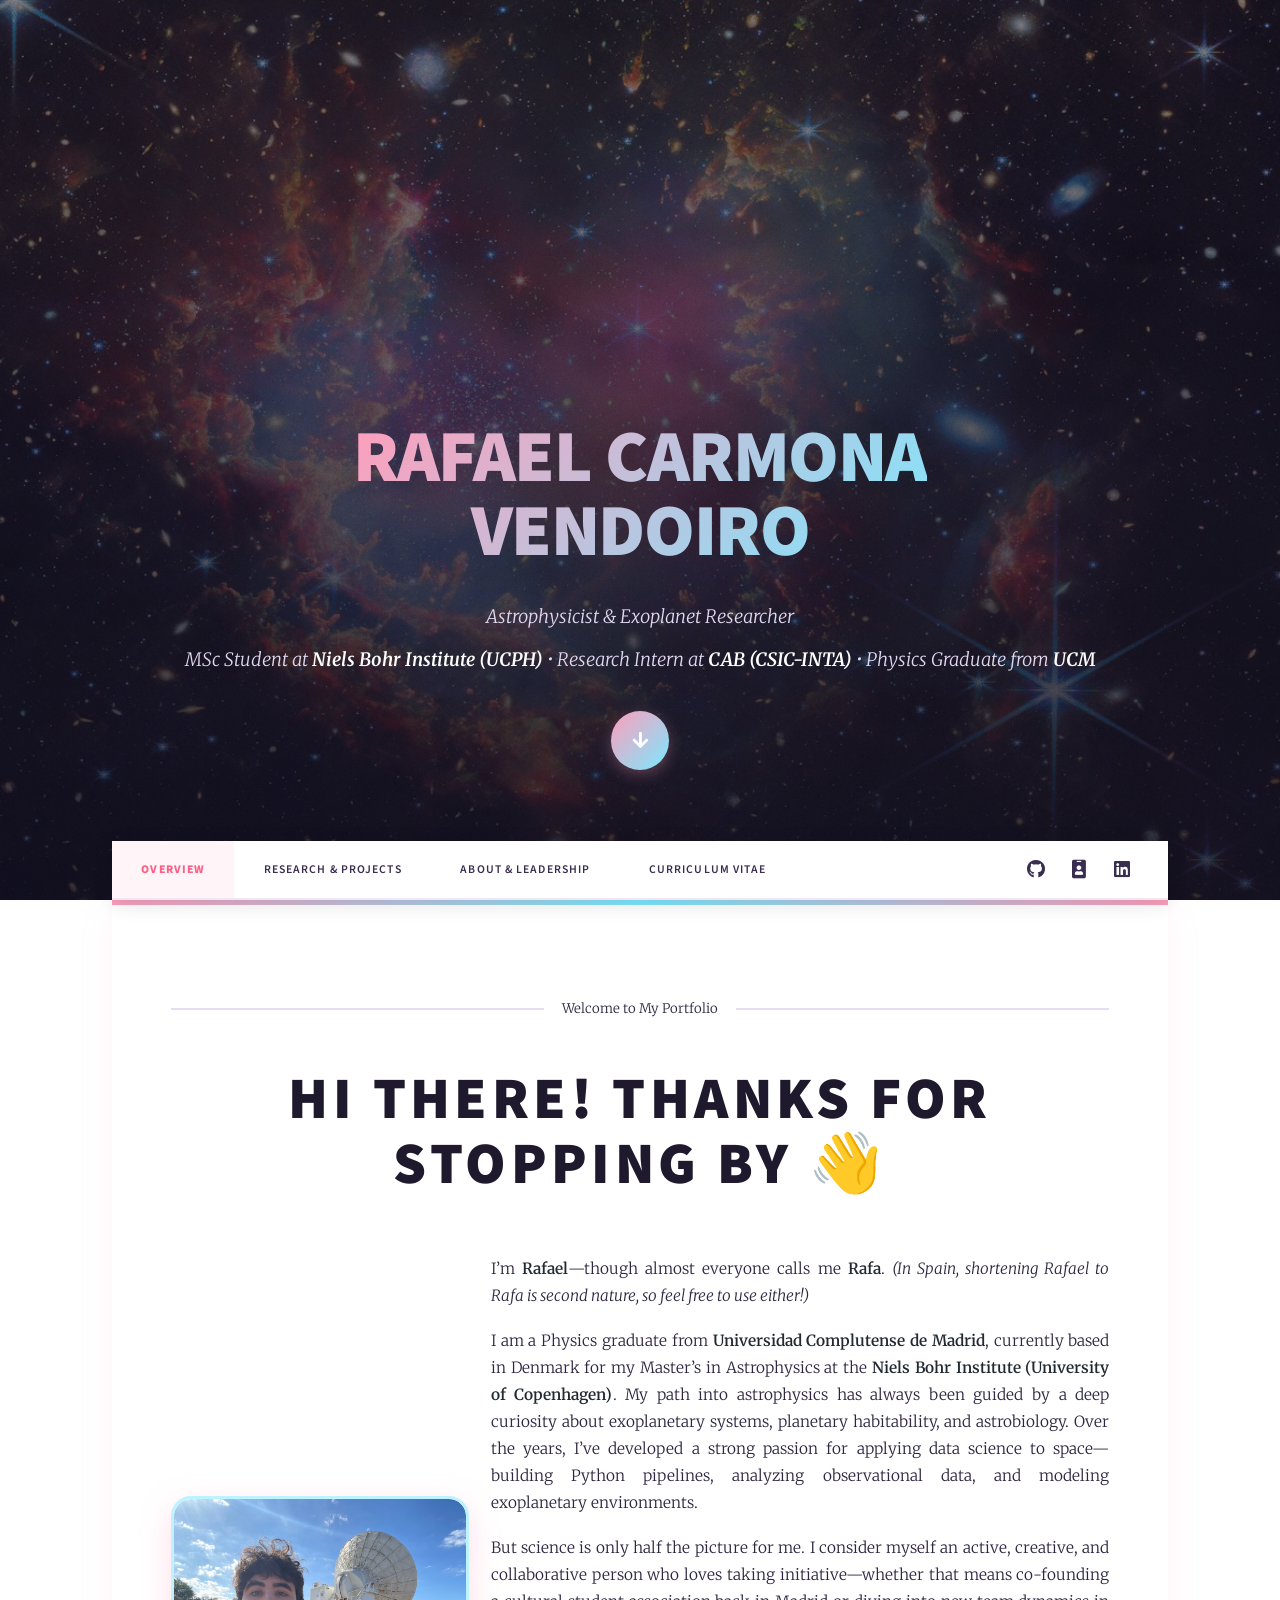
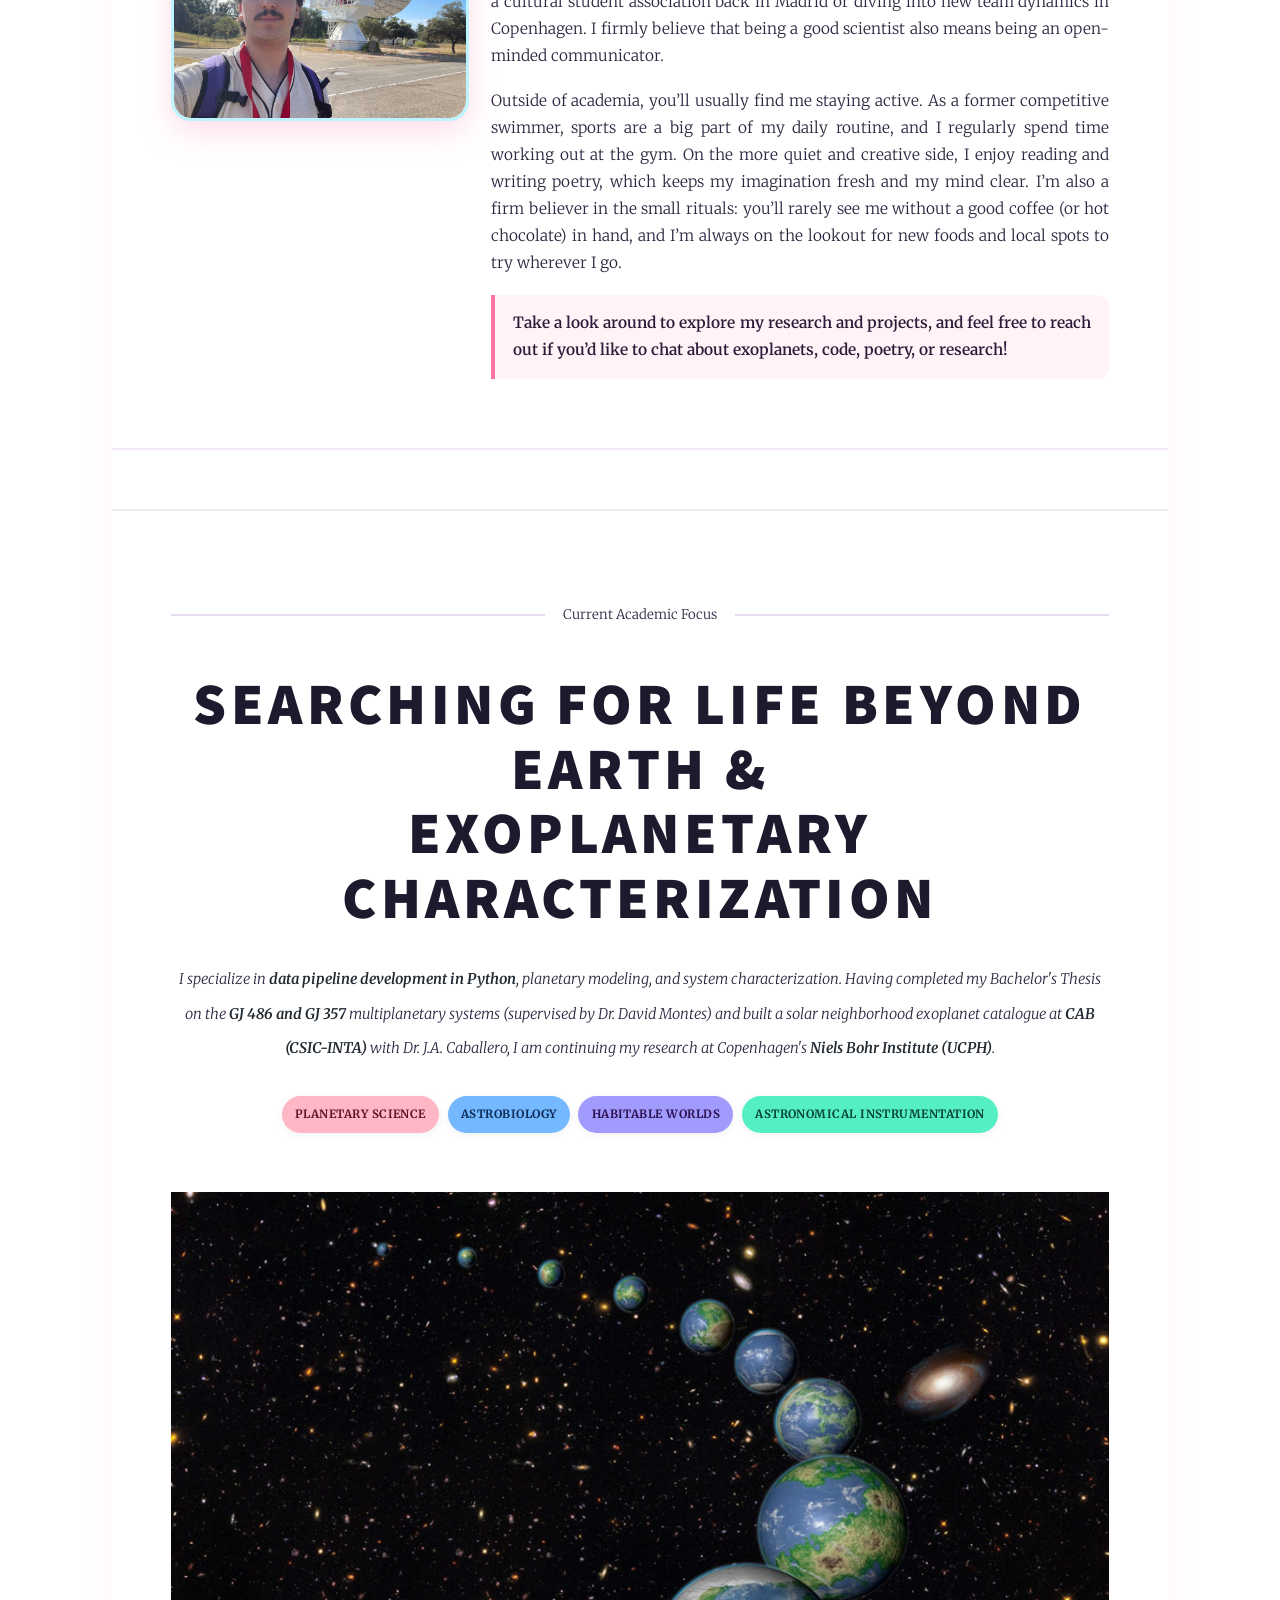
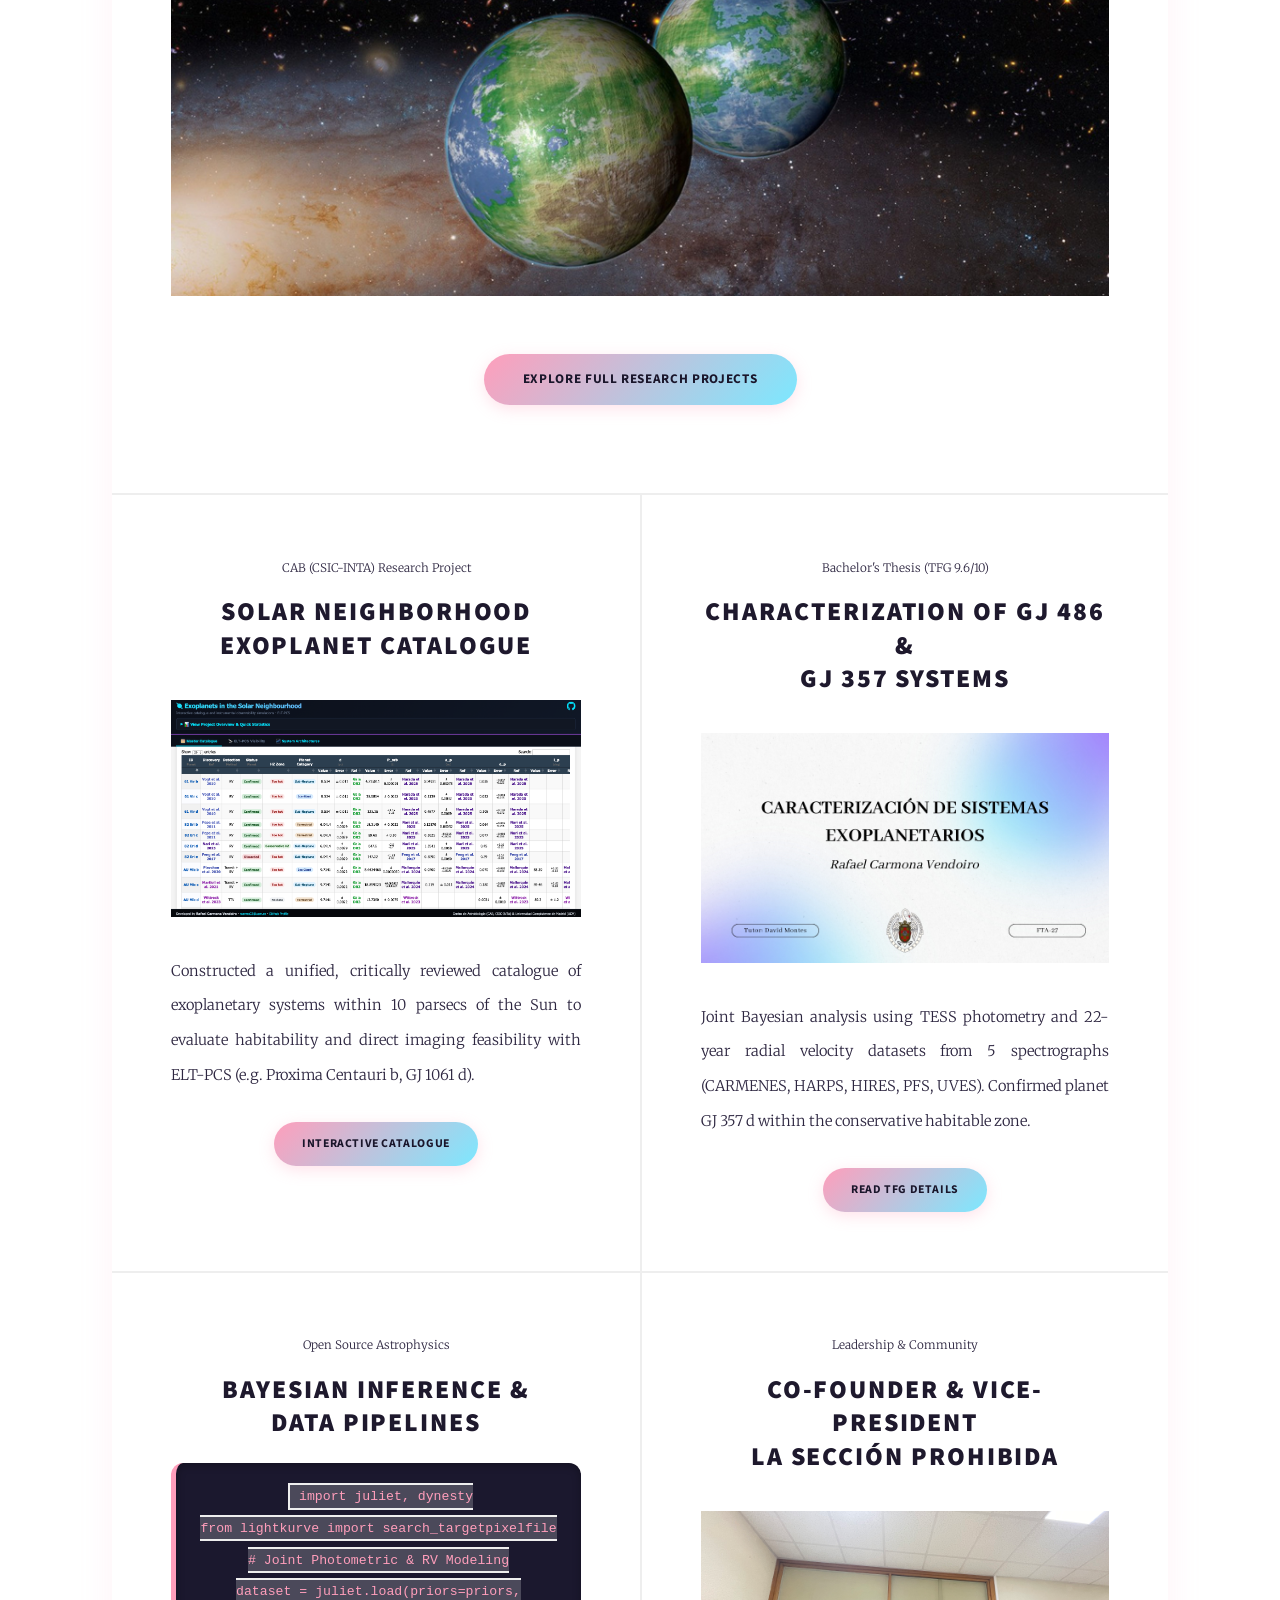
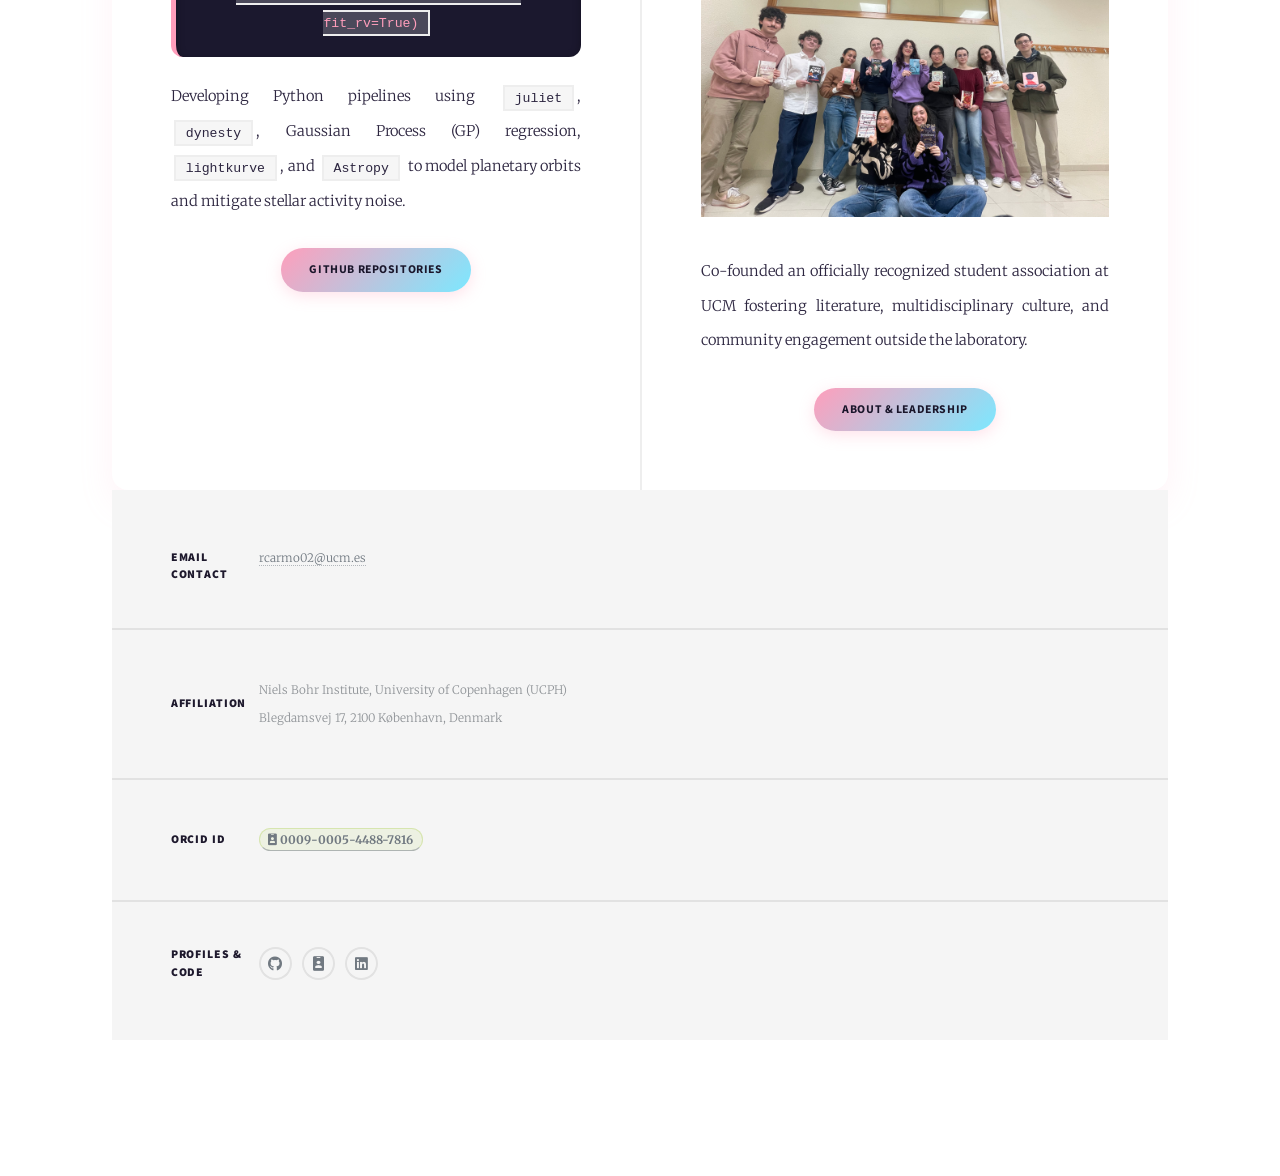
==== index.html @ 007985c2 "First full webpage commit" ====
<!DOCTYPE HTML>
<!--
	Massively by HTML5 UP (Adapted for Rafael Carmona Vendoiro)
	html5up.net | @ajlkn
-->
<html lang="en">

<head>
	<title>Rafael Carmona Vendoiro | Exoplanet Research & Astrophysics</title>
	<meta charset="utf-8" />
	<meta name="viewport" content="width=device-width, initial-scale=1, user-scalable=no" />
	<meta name="description"
		content="Personal academic website of Rafael Carmona Vendoiro — Astrophysicist & Exoplanet Researcher at Niels Bohr Institute (UCPH), previously UCM & CAB (CSIC-INTA)." />
	<meta name="keywords"
		content="Rafael Carmona Vendoiro, Exoplanets, Astrophysics, Niels Bohr Institute, UCPH, UCM, CAB CSIC-INTA, Planetary Habitability, Solar Neighborhood, GJ 357, GJ 486, CARMENES, TESS" />
	<meta name="author" content="Rafael Carmona Vendoiro" />

	<!-- Open Graph / Facebook / LinkedIn -->
	<meta property="og:type" content="website" />
	<meta property="og:title" content="Rafael Carmona Vendoiro | Exoplanet Research & Astrophysics" />
	<meta property="og:description"
		content="Physics graduate (UCM) & MSc student at Niels Bohr Institute (UCPH). Exoplanetary science, Solar Neighborhood catalogue, GJ 357 & GJ 486 system characterization." />
	<meta property="og:image" content="images/Exoearths.jpg" />

	<!-- Twitter Card -->
	<meta name="twitter:card" content="summary_large_image" />
	<meta name="twitter:title" content="Rafael Carmona Vendoiro | Exoplanet Research" />
	<meta name="twitter:description"
		content="Astrophysicist studying exoplanets, stellar activity, and planetary habitability." />
	<meta name="twitter:image" content="images/Exoearths.jpg" />

	<!-- CSS -->
	<link rel="stylesheet" href="assets/css/main.css" />
	<noscript>
		<link rel="stylesheet" href="assets/css/noscript.css" />
	</noscript>

	<!-- Schema.org JSON-LD for Academics -->
	<script type="application/ld+json">
		{
		  "@context": "https://schema.org",
		  "@type": "Person",
		  "name": "Rafael Carmona Vendoiro",
		  "jobTitle": "Astrophysicist & Exoplanet Researcher",
		  "affiliation": [
		    {
		      "@type": "EducationalOrganization",
		      "name": "Niels Bohr Institute, University of Copenhagen (UCPH)"
		    },
		    {
		      "@type": "EducationalOrganization",
		      "name": "Universidad Complutense de Madrid (UCM)"
		    },
		    {
		      "@type": "ResearchOrganization",
		      "name": "Centro de Astrobiología (CAB, CSIC-INTA)"
		    }
		  ],
		  "sameAs": [
		    "https://orcid.org/0009-0005-4488-7816",
		    "https://github.com/rcarven",
		    "https://www.linkedin.com/in/rafael-carmona-vendoiro",
		    "https://rcarven.github.io/solar-neighbourhood-exoplanets/"
		  ],
		  "knowsAbout": ["Astrophysics", "Exoplanets", "Planetary Habitability", "Solar Neighborhood", "Bayesian Inference", "CARMENES", "TESS", "Data Science"]
		}
		</script>
</head>

<body class="is-preload">

	<!-- Wrapper -->
	<div id="wrapper" class="fade-in">

		<!-- Intro -->
		<div id="intro">
			<h1>Rafael Carmona<br />Vendoiro</h1>
			<p>Astrophysicist & Exoplanet Researcher<br />
				MSc Student at <strong>Niels Bohr Institute (UCPH)</strong> &bull; Research Intern at <strong>CAB
					(CSIC-INTA)</strong> &bull; Physics Graduate from <strong>UCM</strong></p>
			<ul class="actions">
				<li><a href="#header" class="button icon solid solo fa-arrow-down scrolly">Explore Portfolio</a></li>
			</ul>
		</div>

		<!-- Header -->
		<header id="header">
			<a href="index.html" class="logo">RCV Astrophysics</a>
		</header>

		<!-- Nav -->
		<nav id="nav">
			<ul class="links">
				<li class="active"><a href="index.html">Overview</a></li>
				<li><a href="research.html">Research & Projects</a></li>
				<li><a href="about.html">About & Leadership</a></li>
				<li><a href="cv.html">Curriculum Vitae</a></li>
			</ul>
			<ul class="icons">
				<li><a href="https://github.com/rcarven" target="_blank" rel="noopener"
						class="icon brands fa-github"><span class="label">GitHub</span></a></li>
				<li><a href="https://orcid.org/0009-0005-4488-7816" target="_blank" rel="noopener"
						class="icon solid fa-id-badge"><span class="label">ORCID</span></a></li>
				<li><a href="https://www.linkedin.com/in/rafael-carmona-vendoiro" target="_blank" rel="noopener"
						class="icon brands fa-linkedin"><span class="label">LinkedIn</span></a></li>
			</ul>
		</nav>

		<!-- Main -->
		<div id="main">

			<!-- Welcome Bio Section -->
			<article class="post featured welcome-bio">
				<header class="major">
					<span class="date">Welcome to My Portfolio</span>
					<h2>Hi there! Thanks for stopping by 👋</h2>
				</header>
				<div class="row aln-center aln-middle">
					<div class="col-4 col-12-medium">
						<span class="image fit profile-avatar-frame">
							<img src="images/PersonalPic.jpg" alt="Rafael Carmona Vendoiro (Rafa)" />
							<span class="profile-location-tag"><i class="icon solid fa-map-marker-alt"></i> ESAC,
								Madrid</span>
						</span>
					</div>
					<div class="col-8 col-12-medium bio-text-block">
						<p>I’m <strong>Rafael</strong>—though almost everyone calls me <strong>Rafa</strong>. <em>(In
								Spain, shortening Rafael to Rafa is second nature, so feel free to use either!)</em></p>

						<p>I am a Physics graduate from <strong>Universidad Complutense de Madrid</strong>, currently
							based in Denmark for my Master’s in Astrophysics at the <strong>Niels Bohr Institute
								(University of Copenhagen)</strong>. My path into astrophysics has always been guided by
							a deep curiosity about exoplanetary systems, planetary habitability, and astrobiology. Over
							the years, I’ve developed a strong passion for applying data science to space—building
							Python pipelines, analyzing observational data, and modeling exoplanetary environments.</p>

						<p>But science is only half the picture for me. I consider myself an active, creative, and
							collaborative person who loves taking initiative—whether that means co-founding a cultural
							student association back in Madrid or diving into new team dynamics in Copenhagen. I firmly
							believe that being a good scientist also means being an open-minded communicator.</p>

						<p>Outside of academia, you’ll usually find me staying active. As a former competitive swimmer,
							sports are a big part of my daily routine, and I regularly spend time working out at the
							gym. On the more quiet and creative side, I enjoy reading and writing poetry, which keeps my
							imagination fresh and my mind clear. I’m also a firm believer in the small rituals: you’ll
							rarely see me without a good coffee (or hot chocolate) in hand, and I’m always on the
							lookout for new foods and local spots to try wherever I go.</p>

						<p class="bio-closing">Take a look around to explore my research and projects, and feel free to
							reach out if you’d like to chat about exoplanets, code, poetry, or research!</p>
					</div>
				</div>
			</article>

			<!-- Featured Post -->
			<article class="post featured">
				<header class="major">
					<span class="date">Current Academic Focus</span>
					<h2><a href="research.html">Searching for Life Beyond Earth &<br />Exoplanetary Characterization</a>
					</h2>
					<p>I specialize in <strong>data pipeline development in Python</strong>, planetary modeling, and
						system characterization. Having completed my Bachelor's Thesis on the <strong>GJ 486 and GJ
							357</strong> multiplanetary systems (supervised by Dr. David Montes) and built a solar
						neighborhood exoplanet catalogue at <strong>CAB (CSIC-INTA)</strong> with Dr. J.A. Caballero, I
						am continuing my research at Copenhagen's <strong>Niels Bohr Institute (UCPH)</strong>.</p>
					<div class="badge-group" style="justify-content: center;">
						<span class="badge-pill ucm">Planetary Science</span>
						<span class="badge-pill cab">Astrobiology</span>
						<span class="badge-pill exoplanet">Habitable Worlds</span>
						<span class="badge-pill ucph">Astronomical Instrumentation</span>
					</div>
				</header>
				<a href="research.html" class="image main image-credit-container">
					<img src="images/Exoearths.jpg" alt="Exoplanet Characterization — Image Credit: NASA / JPL-Caltech"
						title="Image Credit: NASA / JPL-Caltech" />
					<span class="image-credit-badge"><i class="icon solid fa-camera"></i> Image: NASA /
						JPL-Caltech</span>
				</a>
				<ul class="actions special">
					<li><a href="research.html" class="button large">Explore Full Research Projects</a></li>
				</ul>
			</article>

			<!-- Posts -->
			<section class="posts">
				<article>
					<header>
						<span class="date">CAB (CSIC-INTA) Research Project</span>
						<h2><a href="https://rcarven.github.io/solar-neighbourhood-exoplanets/" target="_blank"
								rel="noopener">Solar Neighborhood<br />Exoplanet Catalogue</a></h2>
					</header>
					<a href="https://rcarven.github.io/solar-neighbourhood-exoplanets/" target="_blank" rel="noopener"
						class="image fit"><img src="images/ExoplanetCatalogue.png"
							alt="Solar Neighborhood Exoplanet Catalogue" /></a>
					<p>Constructed a unified, critically reviewed catalogue of exoplanetary systems within 10 parsecs of
						the Sun to evaluate habitability and direct imaging feasibility with ELT-PCS (e.g. Proxima
						Centauri b, GJ 1061 d).</p>
					<ul class="actions special">
						<li><a href="https://rcarven.github.io/solar-neighbourhood-exoplanets/" target="_blank"
								rel="noopener" class="button">Interactive Catalogue</a></li>
					</ul>
				</article>
				<article>
					<header>
						<span class="date">Bachelor's Thesis (TFG 9.6/10)</span>
						<h2><a href="research.html#tfg">Characterization of GJ 486 &<br />GJ 357 Systems</a></h2>
					</header>
					<a href="research.html#tfg" class="image fit"><img src="images/Defensa_TFG.jpg"
							alt="Exoplanetary System Characterization — Defense of Bachelor's Thesis" /></a>
					<p>Joint Bayesian analysis using TESS photometry and 22-year radial velocity datasets from 5
						spectrographs (CARMENES, HARPS, HIRES, PFS, UVES). Confirmed planet GJ 357 d within the
						conservative habitable zone.</p>
					<ul class="actions special">
						<li><a href="research.html#tfg" class="button">Read TFG Details</a></li>
					</ul>
				</article>
				<article>
					<header>
						<span class="date">Open Source Astrophysics</span>
						<h2><a href="https://github.com/rcarven" target="_blank" rel="noopener">Bayesian Inference
								&<br />Data Pipelines</a></h2>
					</header>
					<div class="code-box">
						<code>import juliet, dynesty<br />
from lightkurve import search_targetpixelfile<br />
# Joint Photometric & RV Modeling<br />
dataset = juliet.load(priors=priors, fit_rv=True)</code>
					</div>
					<p>Developing Python pipelines using <code>juliet</code>, <code>dynesty</code>, Gaussian Process
						(GP) regression, <code>lightkurve</code>, and <code>Astropy</code> to model planetary orbits and
						mitigate stellar activity noise.</p>
					<ul class="actions special">
						<li><a href="https://github.com/rcarven" target="_blank" rel="noopener" class="button">GitHub
								Repositories</a></li>
					</ul>
				</article>
				<article>
					<header>
						<span class="date">Leadership & Community</span>
						<h2><a href="about.html">Co-founder & Vice-president<br />La Sección Prohibida</a></h2>
					</header>
					<a href="about.html" class="image fit"><img src="images/BookClub.jpg"
							alt="Asociación La Sección Prohibida & Book Club" /></a>
					<p>Co-founded an officially recognized student association at UCM fostering literature,
						multidisciplinary culture, and community engagement outside the laboratory.</p>
					<ul class="actions special">
						<li><a href="about.html" class="button">About & Leadership</a></li>
					</ul>
				</article>
			</section>

		</div>

		<!-- Footer -->
		<footer id="footer">
			<section class="split contact" style="width: 100%;">
				<section class="alt">
					<h3>Email Contact</h3>
					<p><a href="mailto:rcarmo02@ucm.es">rcarmo02@ucm.es</a></p>
				</section>
				<section>
					<h3>Affiliation</h3>
					<p>Niels Bohr Institute, University of Copenhagen (UCPH)<br />
						Blegdamsvej 17, 2100 København, Denmark</p>
				</section>
				<section>
					<h3>ORCID iD</h3>
					<p><a href="https://orcid.org/0009-0005-4488-7816" target="_blank" rel="noopener"
							class="orcid-link"><i class="icon solid fa-id-badge"></i> 0009-0005-4488-7816</a></p>
				</section>
				<section>
					<h3>Profiles & Code</h3>
					<ul class="icons alt">
						<li><a href="https://github.com/rcarven" target="_blank" rel="noopener"
								class="icon brands alt fa-github"><span class="label">GitHub</span></a></li>
						<li><a href="https://orcid.org/0009-0005-4488-7816" target="_blank" rel="noopener"
								class="icon solid alt fa-id-badge"><span class="label">ORCID</span></a></li>
						<li><a href="https://www.linkedin.com/in/rafael-carmona-vendoiro" target="_blank" rel="noopener"
								class="icon brands alt fa-linkedin"><span class="label">LinkedIn</span></a></li>
					</ul>
				</section>
			</section>
		</footer>

		<!-- Copyright -->
		<div id="copyright">
			<ul>
				<li>&copy; Rafael Carmona Vendoiro</li>
				<li>Hosted on GitHub Pages</li>
				<li>Background: ESA / Webb</li>
			</ul>
		</div>

	</div>

	<!-- Scripts -->
	<script src="assets/js/jquery.min.js"></script>
	<script src="assets/js/jquery.scrollex.min.js"></script>
	<script src="assets/js/jquery.scrolly.min.js"></script>
	<script src="assets/js/browser.min.js"></script>
	<script src="assets/js/breakpoints.min.js"></script>
	<script src="assets/js/util.js"></script>
	<script src="assets/js/main.js"></script>

</body>

</html>
---- assets/css/main.css ----
@import url(fontawesome-all.min.css);
@import url("https://fonts.googleapis.com/css?family=Merriweather:300,700,300italic,700italic|Source+Sans+Pro:900");

/*
	Massively by HTML5 UP
	html5up.net | @ajlkn
	Free for personal and commercial use under the CCA 3.0 license (html5up.net/license)
*/

html, body, div, span, applet, object,
iframe, h1, h2, h3, h4, h5, h6, p, blockquote,
pre, a, abbr, acronym, address, big, cite,
code, del, dfn, em, img, ins, kbd, q, s, samp,
small, strike, strong, sub, sup, tt, var, b,
u, i, center, dl, dt, dd, ol, ul, li, fieldset,
form, label, legend, table, caption, tbody,
tfoot, thead, tr, th, td, article, aside,
canvas, details, embed, figure, figcaption,
footer, header, hgroup, menu, nav, output, ruby,
section, summary, time, mark, audio, video {
	margin: 0;
	padding: 0;
	border: 0;
	font-size: 100%;
	font: inherit;
	vertical-align: baseline;}

article, aside, details, figcaption, figure,
footer, header, hgroup, menu, nav, section {
	display: block;}

body {
	line-height: 1;
}

ol, ul {
	list-style: none;
}

blockquote, q {
	quotes: none;
}

	blockquote:before, blockquote:after, q:before, q:after {
		content: '';
		content: none;
	}

table {
	border-collapse: collapse;
	border-spacing: 0;
}

body {
	-webkit-text-size-adjust: none;
}

mark {
	background-color: transparent;
	color: inherit;
}

input::-moz-focus-inner {
	border: 0;
	padding: 0;
}

input, select, textarea {
	-moz-appearance: none;
	-webkit-appearance: none;
	-ms-appearance: none;
	appearance: none;
}

/* Basic */

	@-ms-viewport {
		width: device-width;
	}

	body {
		-ms-overflow-style: scrollbar;
	}

	@media screen and (max-width: 480px) {

		html, body {
			min-width: 320px;
		}

	}

	html {
		box-sizing: border-box;
	}

	*, *:before, *:after {
		box-sizing: inherit;
	}

	body {
		background-color: #1e252d;
	}

		body.is-preload *, body.is-preload *:before, body.is-preload *:after {
			-moz-animation: none !important;
			-webkit-animation: none !important;
			-ms-animation: none !important;
			animation: none !important;
			-moz-transition: none !important;
			-webkit-transition: none !important;
			-ms-transition: none !important;
			transition: none !important;
		}

/* Type */

	html {
		font-size: 16pt;
	}

		@media screen and (max-width: 1680px) {

			html {
				font-size: 12pt;
			}

		}

		@media screen and (max-width: 1280px) {

			html {
				font-size: 11pt;
			}

		}

		@media screen and (max-width: 360px) {

			html {
				font-size: 10pt;
			}

		}

	body {
		color: #212931;
	}

	body, input, select, textarea {
		font-family: "Merriweather", Georgia, serif;
		font-weight: 300;
		font-size: 1rem;
		line-height: 2.375;
	}

	a {
		-moz-transition: color 0.2s ease-in-out, background-color 0.2s ease-in-out, border-color 0.2s ease-in-out, box-shadow 0.2s ease-in-out;
		-webkit-transition: color 0.2s ease-in-out, background-color 0.2s ease-in-out, border-color 0.2s ease-in-out, box-shadow 0.2s ease-in-out;
		-ms-transition: color 0.2s ease-in-out, background-color 0.2s ease-in-out, border-color 0.2s ease-in-out, box-shadow 0.2s ease-in-out;
		transition: color 0.2s ease-in-out, background-color 0.2s ease-in-out, border-color 0.2s ease-in-out, box-shadow 0.2s ease-in-out;
		border-bottom: dotted 1px;
		text-decoration: none;
	}

		a:hover {
			border-bottom-color: transparent;
		}

	strong, b {
		font-weight: 600;
	}

	em, i {
		font-style: italic;
	}

	p {
		text-align: justify;
		margin: 0 0 2rem 0;
	}

	h1, h2, h3, h4, h5, h6 {
		font-family: "Source Sans Pro", Helvetica, sans-serif;
		font-weight: 900;
		line-height: 1.5;
		letter-spacing: 0.075em;
		text-transform: uppercase;
		margin: 0 0 1rem 0;
	}

		h1 a, h2 a, h3 a, h4 a, h5 a, h6 a {
			border-bottom: 0;
			color: inherit;
			text-decoration: none;
		}

	h1 {
		font-size: 4rem;
		line-height: 1.1;
		margin: 0 0 2rem 0;
	}

	h2 {
		font-size: 1.75rem;
		line-height: 1.3;
		margin: 0 0 1.5rem 0;
	}

	h3 {
		font-size: 1.25rem;
		margin: 0 0 1.5rem 0;
	}

	h4 {
		font-size: 1rem;
	}

	h5 {
		font-size: 0.9rem;
	}

	h6 {
		font-size: 0.8rem;
	}

	sub {
		font-size: 0.8rem;
		position: relative;
		top: 0.5rem;
	}

	sup {
		font-size: 0.8rem;
		position: relative;
		top: -0.5rem;
	}

	blockquote {
		border-left: solid 4px;
		font-style: italic;
		margin: 0 0 2rem 0;
		padding: 0.5rem 0 0.5rem 2rem;
	}

	code {
		border: solid 2px;
		font-family: "Courier New", monospace;
		font-size: 0.9rem;
		margin: 0 0.25rem;
		padding: 0.25rem 0.65rem;
	}

	pre {
		-webkit-overflow-scrolling: touch;
		font-family: "Courier New", monospace;
		font-size: 0.9rem;
		margin: 0 0 2rem 0;
	}

		pre code {
			display: block;
			line-height: 1.75;
			padding: 1rem 1.5rem;
			overflow-x: auto;
		}

	hr {
		border: 0;
		border-bottom: solid 2px;
		margin: 3rem 0;
	}

		hr.major {
			margin: 5rem 0;
		}

	.align-left {
		text-align: left;
	}

	.align-center {
		text-align: center;
	}

	.align-right {
		text-align: right;
	}

	input, select, textarea {
		color: #212931;
	}

	a {
		color: #212931;
		border-bottom-color: rgba(33, 41, 49, 0.5);
	}

		a:hover {
			border-bottom-color: transparent;
			color: #18bfef !important;
		}

	strong, b {
		color: #212931;
	}

	h1, h2, h3, h4, h5, h6 {
		color: #212931;
	}

	blockquote {
		border-left-color: #eeeeee;
	}

	code {
		background: rgba(220, 220, 220, 0.25);
		border-color: #eeeeee;
	}

	hr {
		border-bottom-color: #eeeeee;
	}

/* Row */

	.row {
		display: flex;
		flex-wrap: wrap;
		box-sizing: border-box;
		align-items: stretch;
	}

		.row > * {
			box-sizing: border-box;
		}

		.row.gtr-uniform > * > :last-child {
			margin-bottom: 0;
		}

		.row.aln-left {
			justify-content: flex-start;
		}

		.row.aln-center {
			justify-content: center;
		}

		.row.aln-right {
			justify-content: flex-end;
		}

		.row.aln-top {
			align-items: flex-start;
		}

		.row.aln-middle {
			align-items: center;
		}

		.row.aln-bottom {
			align-items: flex-end;
		}

		.row > .imp {
			order: -1;
		}

		.row > .col-1 {
			width: 8.33333%;
		}

		.row > .off-1 {
			margin-left: 8.33333%;
		}

		.row > .col-2 {
			width: 16.66667%;
		}

		.row > .off-2 {
			margin-left: 16.66667%;
		}

		.row > .col-3 {
			width: 25%;
		}

		.row > .off-3 {
			margin-left: 25%;
		}

		.row > .col-4 {
			width: 33.33333%;
		}

		.row > .off-4 {
			margin-left: 33.33333%;
		}

		.row > .col-5 {
			width: 41.66667%;
		}

		.row > .off-5 {
			margin-left: 41.66667%;
		}

		.row > .col-6 {
			width: 50%;
		}

		.row > .off-6 {
			margin-left: 50%;
		}

		.row > .col-7 {
			width: 58.33333%;
		}

		.row > .off-7 {
			margin-left: 58.33333%;
		}

		.row > .col-8 {
			width: 66.66667%;
		}

		.row > .off-8 {
			margin-left: 66.66667%;
		}

		.row > .col-9 {
			width: 75%;
		}

		.row > .off-9 {
			margin-left: 75%;
		}

		.row > .col-10 {
			width: 83.33333%;
		}

		.row > .off-10 {
			margin-left: 83.33333%;
		}

		.row > .col-11 {
			width: 91.66667%;
		}

		.row > .off-11 {
			margin-left: 91.66667%;
		}

		.row > .col-12 {
			width: 100%;
		}

		.row > .off-12 {
			margin-left: 100%;
		}

		.row.gtr-0 {
			margin-top: 0;
			margin-left: 0rem;
		}

			.row.gtr-0 > * {
				padding: 0 0 0 0rem;
			}

			.row.gtr-0.gtr-uniform {
				margin-top: 0rem;
			}

				.row.gtr-0.gtr-uniform > * {
					padding-top: 0rem;
				}

		.row.gtr-25 {
			margin-top: 0;
			margin-left: -0.375rem;
		}

			.row.gtr-25 > * {
				padding: 0 0 0 0.375rem;
			}

			.row.gtr-25.gtr-uniform {
				margin-top: -0.375rem;
			}

				.row.gtr-25.gtr-uniform > * {
					padding-top: 0.375rem;
				}

		.row.gtr-50 {
			margin-top: 0;
			margin-left: -0.75rem;
		}

			.row.gtr-50 > * {
				padding: 0 0 0 0.75rem;
			}

			.row.gtr-50.gtr-uniform {
				margin-top: -0.75rem;
			}

				.row.gtr-50.gtr-uniform > * {
					padding-top: 0.75rem;
				}

		.row {
			margin-top: 0;
			margin-left: -1.5rem;
		}

			.row > * {
				padding: 0 0 0 1.5rem;
			}

			.row.gtr-uniform {
				margin-top: -1.5rem;
			}

				.row.gtr-uniform > * {
					padding-top: 1.5rem;
				}

		.row.gtr-150 {
			margin-top: 0;
			margin-left: -2.25rem;
		}

			.row.gtr-150 > * {
				padding: 0 0 0 2.25rem;
			}

			.row.gtr-150.gtr-uniform {
				margin-top: -2.25rem;
			}

				.row.gtr-150.gtr-uniform > * {
					padding-top: 2.25rem;
				}

		.row.gtr-200 {
			margin-top: 0;
			margin-left: -3rem;
		}

			.row.gtr-200 > * {
				padding: 0 0 0 3rem;
			}

			.row.gtr-200.gtr-uniform {
				margin-top: -3rem;
			}

				.row.gtr-200.gtr-uniform > * {
					padding-top: 3rem;
				}

		@media screen and (max-width: 1680px) {

			.row {
				display: flex;
				flex-wrap: wrap;
				box-sizing: border-box;
				align-items: stretch;
			}

				.row > * {
					box-sizing: border-box;
				}

				.row.gtr-uniform > * > :last-child {
					margin-bottom: 0;
				}

				.row.aln-left {
					justify-content: flex-start;
				}

				.row.aln-center {
					justify-content: center;
				}

				.row.aln-right {
					justify-content: flex-end;
				}

				.row.aln-top {
					align-items: flex-start;
				}

				.row.aln-middle {
					align-items: center;
				}

				.row.aln-bottom {
					align-items: flex-end;
				}

				.row > .imp-xlarge {
					order: -1;
				}

				.row > .col-1-xlarge {
					width: 8.33333%;
				}

				.row > .off-1-xlarge {
					margin-left: 8.33333%;
				}

				.row > .col-2-xlarge {
					width: 16.66667%;
				}

				.row > .off-2-xlarge {
					margin-left: 16.66667%;
				}

				.row > .col-3-xlarge {
					width: 25%;
				}

				.row > .off-3-xlarge {
					margin-left: 25%;
				}

				.row > .col-4-xlarge {
					width: 33.33333%;
				}

				.row > .off-4-xlarge {
					margin-left: 33.33333%;
				}

				.row > .col-5-xlarge {
					width: 41.66667%;
				}

				.row > .off-5-xlarge {
					margin-left: 41.66667%;
				}

				.row > .col-6-xlarge {
					width: 50%;
				}

				.row > .off-6-xlarge {
					margin-left: 50%;
				}

				.row > .col-7-xlarge {
					width: 58.33333%;
				}

				.row > .off-7-xlarge {
					margin-left: 58.33333%;
				}

				.row > .col-8-xlarge {
					width: 66.66667%;
				}

				.row > .off-8-xlarge {
					margin-left: 66.66667%;
				}

				.row > .col-9-xlarge {
					width: 75%;
				}

				.row > .off-9-xlarge {
					margin-left: 75%;
				}

				.row > .col-10-xlarge {
					width: 83.33333%;
				}

				.row > .off-10-xlarge {
					margin-left: 83.33333%;
				}

				.row > .col-11-xlarge {
					width: 91.66667%;
				}

				.row > .off-11-xlarge {
					margin-left: 91.66667%;
				}

				.row > .col-12-xlarge {
					width: 100%;
				}

				.row > .off-12-xlarge {
					margin-left: 100%;
				}

				.row.gtr-0 {
					margin-top: 0;
					margin-left: 0rem;
				}

					.row.gtr-0 > * {
						padding: 0 0 0 0rem;
					}

					.row.gtr-0.gtr-uniform {
						margin-top: 0rem;
					}

						.row.gtr-0.gtr-uniform > * {
							padding-top: 0rem;
						}

				.row.gtr-25 {
					margin-top: 0;
					margin-left: -0.375rem;
				}

					.row.gtr-25 > * {
						padding: 0 0 0 0.375rem;
					}

					.row.gtr-25.gtr-uniform {
						margin-top: -0.375rem;
					}

						.row.gtr-25.gtr-uniform > * {
							padding-top: 0.375rem;
						}

				.row.gtr-50 {
					margin-top: 0;
					margin-left: -0.75rem;
				}

					.row.gtr-50 > * {
						padding: 0 0 0 0.75rem;
					}

					.row.gtr-50.gtr-uniform {
						margin-top: -0.75rem;
					}

						.row.gtr-50.gtr-uniform > * {
							padding-top: 0.75rem;
						}

				.row {
					margin-top: 0;
					margin-left: -1.5rem;
				}

					.row > * {
						padding: 0 0 0 1.5rem;
					}

					.row.gtr-uniform {
						margin-top: -1.5rem;
					}

						.row.gtr-uniform > * {
							padding-top: 1.5rem;
						}

				.row.gtr-150 {
					margin-top: 0;
					margin-left: -2.25rem;
				}

					.row.gtr-150 > * {
						padding: 0 0 0 2.25rem;
					}

					.row.gtr-150.gtr-uniform {
						margin-top: -2.25rem;
					}

						.row.gtr-150.gtr-uniform > * {
							padding-top: 2.25rem;
						}

				.row.gtr-200 {
					margin-top: 0;
					margin-left: -3rem;
				}

					.row.gtr-200 > * {
						padding: 0 0 0 3rem;
					}

					.row.gtr-200.gtr-uniform {
						margin-top: -3rem;
					}

						.row.gtr-200.gtr-uniform > * {
							padding-top: 3rem;
						}

		}

		@media screen and (max-width: 1280px) {

			.row {
				display: flex;
				flex-wrap: wrap;
				box-sizing: border-box;
				align-items: stretch;
			}

				.row > * {
					box-sizing: border-box;
				}

				.row.gtr-uniform > * > :last-child {
					margin-bottom: 0;
				}

				.row.aln-left {
					justify-content: flex-start;
				}

				.row.aln-center {
					justify-content: center;
				}

				.row.aln-right {
					justify-content: flex-end;
				}

				.row.aln-top {
					align-items: flex-start;
				}

				.row.aln-middle {
					align-items: center;
				}

				.row.aln-bottom {
					align-items: flex-end;
				}

				.row > .imp-large {
					order: -1;
				}

				.row > .col-1-large {
					width: 8.33333%;
				}

				.row > .off-1-large {
					margin-left: 8.33333%;
				}

				.row > .col-2-large {
					width: 16.66667%;
				}

				.row > .off-2-large {
					margin-left: 16.66667%;
				}

				.row > .col-3-large {
					width: 25%;
				}

				.row > .off-3-large {
					margin-left: 25%;
				}

				.row > .col-4-large {
					width: 33.33333%;
				}

				.row > .off-4-large {
					margin-left: 33.33333%;
				}

				.row > .col-5-large {
					width: 41.66667%;
				}

				.row > .off-5-large {
					margin-left: 41.66667%;
				}

				.row > .col-6-large {
					width: 50%;
				}

				.row > .off-6-large {
					margin-left: 50%;
				}

				.row > .col-7-large {
					width: 58.33333%;
				}

				.row > .off-7-large {
					margin-left: 58.33333%;
				}

				.row > .col-8-large {
					width: 66.66667%;
				}

				.row > .off-8-large {
					margin-left: 66.66667%;
				}

				.row > .col-9-large {
					width: 75%;
				}

				.row > .off-9-large {
					margin-left: 75%;
				}

				.row > .col-10-large {
					width: 83.33333%;
				}

				.row > .off-10-large {
					margin-left: 83.33333%;
				}

				.row > .col-11-large {
					width: 91.66667%;
				}

				.row > .off-11-large {
					margin-left: 91.66667%;
				}

				.row > .col-12-large {
					width: 100%;
				}

				.row > .off-12-large {
					margin-left: 100%;
				}

				.row.gtr-0 {
					margin-top: 0;
					margin-left: 0rem;
				}

					.row.gtr-0 > * {
						padding: 0 0 0 0rem;
					}

					.row.gtr-0.gtr-uniform {
						margin-top: 0rem;
					}

						.row.gtr-0.gtr-uniform > * {
							padding-top: 0rem;
						}

				.row.gtr-25 {
					margin-top: 0;
					margin-left: -0.375rem;
				}

					.row.gtr-25 > * {
						padding: 0 0 0 0.375rem;
					}

					.row.gtr-25.gtr-uniform {
						margin-top: -0.375rem;
					}

						.row.gtr-25.gtr-uniform > * {
							padding-top: 0.375rem;
						}

				.row.gtr-50 {
					margin-top: 0;
					margin-left: -0.75rem;
				}

					.row.gtr-50 > * {
						padding: 0 0 0 0.75rem;
					}

					.row.gtr-50.gtr-uniform {
						margin-top: -0.75rem;
					}

						.row.gtr-50.gtr-uniform > * {
							padding-top: 0.75rem;
						}

				.row {
					margin-top: 0;
					margin-left: -1.5rem;
				}

					.row > * {
						padding: 0 0 0 1.5rem;
					}

					.row.gtr-uniform {
						margin-top: -1.5rem;
					}

						.row.gtr-uniform > * {
							padding-top: 1.5rem;
						}

				.row.gtr-150 {
					margin-top: 0;
					margin-left: -2.25rem;
				}

					.row.gtr-150 > * {
						padding: 0 0 0 2.25rem;
					}

					.row.gtr-150.gtr-uniform {
						margin-top: -2.25rem;
					}

						.row.gtr-150.gtr-uniform > * {
							padding-top: 2.25rem;
						}

				.row.gtr-200 {
					margin-top: 0;
					margin-left: -3rem;
				}

					.row.gtr-200 > * {
						padding: 0 0 0 3rem;
					}

					.row.gtr-200.gtr-uniform {
						margin-top: -3rem;
					}

						.row.gtr-200.gtr-uniform > * {
							padding-top: 3rem;
						}

		}

		@media screen and (max-width: 980px) {

			.row {
				display: flex;
				flex-wrap: wrap;
				box-sizing: border-box;
				align-items: stretch;
			}

				.row > * {
					box-sizing: border-box;
				}

				.row.gtr-uniform > * > :last-child {
					margin-bottom: 0;
				}

				.row.aln-left {
					justify-content: flex-start;
				}

				.row.aln-center {
					justify-content: center;
				}

				.row.aln-right {
					justify-content: flex-end;
				}

				.row.aln-top {
					align-items: flex-start;
				}

				.row.aln-middle {
					align-items: center;
				}

				.row.aln-bottom {
					align-items: flex-end;
				}

				.row > .imp-medium {
					order: -1;
				}

				.row > .col-1-medium {
					width: 8.33333%;
				}

				.row > .off-1-medium {
					margin-left: 8.33333%;
				}

				.row > .col-2-medium {
					width: 16.66667%;
				}

				.row > .off-2-medium {
					margin-left: 16.66667%;
				}

				.row > .col-3-medium {
					width: 25%;
				}

				.row > .off-3-medium {
					margin-left: 25%;
				}

				.row > .col-4-medium {
					width: 33.33333%;
				}

				.row > .off-4-medium {
					margin-left: 33.33333%;
				}

				.row > .col-5-medium {
					width: 41.66667%;
				}

				.row > .off-5-medium {
					margin-left: 41.66667%;
				}

				.row > .col-6-medium {
					width: 50%;
				}

				.row > .off-6-medium {
					margin-left: 50%;
				}

				.row > .col-7-medium {
					width: 58.33333%;
				}

				.row > .off-7-medium {
					margin-left: 58.33333%;
				}

				.row > .col-8-medium {
					width: 66.66667%;
				}

				.row > .off-8-medium {
					margin-left: 66.66667%;
				}

				.row > .col-9-medium {
					width: 75%;
				}

				.row > .off-9-medium {
					margin-left: 75%;
				}

				.row > .col-10-medium {
					width: 83.33333%;
				}

				.row > .off-10-medium {
					margin-left: 83.33333%;
				}

				.row > .col-11-medium {
					width: 91.66667%;
				}

				.row > .off-11-medium {
					margin-left: 91.66667%;
				}

				.row > .col-12-medium {
					width: 100%;
				}

				.row > .off-12-medium {
					margin-left: 100%;
				}

				.row.gtr-0 {
					margin-top: 0;
					margin-left: 0rem;
				}

					.row.gtr-0 > * {
						padding: 0 0 0 0rem;
					}

					.row.gtr-0.gtr-uniform {
						margin-top: 0rem;
					}

						.row.gtr-0.gtr-uniform > * {
							padding-top: 0rem;
						}

				.row.gtr-25 {
					margin-top: 0;
					margin-left: -0.375rem;
				}

					.row.gtr-25 > * {
						padding: 0 0 0 0.375rem;
					}

					.row.gtr-25.gtr-uniform {
						margin-top: -0.375rem;
					}

						.row.gtr-25.gtr-uniform > * {
							padding-top: 0.375rem;
						}

				.row.gtr-50 {
					margin-top: 0;
					margin-left: -0.75rem;
				}

					.row.gtr-50 > * {
						padding: 0 0 0 0.75rem;
					}

					.row.gtr-50.gtr-uniform {
						margin-top: -0.75rem;
					}

						.row.gtr-50.gtr-uniform > * {
							padding-top: 0.75rem;
						}

				.row {
					margin-top: 0;
					margin-left: -1.5rem;
				}

					.row > * {
						padding: 0 0 0 1.5rem;
					}

					.row.gtr-uniform {
						margin-top: -1.5rem;
					}

						.row.gtr-uniform > * {
							padding-top: 1.5rem;
						}

				.row.gtr-150 {
					margin-top: 0;
					margin-left: -2.25rem;
				}

					.row.gtr-150 > * {
						padding: 0 0 0 2.25rem;
					}

					.row.gtr-150.gtr-uniform {
						margin-top: -2.25rem;
					}

						.row.gtr-150.gtr-uniform > * {
							padding-top: 2.25rem;
						}

				.row.gtr-200 {
					margin-top: 0;
					margin-left: -3rem;
				}

					.row.gtr-200 > * {
						padding: 0 0 0 3rem;
					}

					.row.gtr-200.gtr-uniform {
						margin-top: -3rem;
					}

						.row.gtr-200.gtr-uniform > * {
							padding-top: 3rem;
						}

		}

		@media screen and (max-width: 736px) {

			.row {
				display: flex;
				flex-wrap: wrap;
				box-sizing: border-box;
				align-items: stretch;
			}

				.row > * {
					box-sizing: border-box;
				}

				.row.gtr-uniform > * > :last-child {
					margin-bottom: 0;
				}

				.row.aln-left {
					justify-content: flex-start;
				}

				.row.aln-center {
					justify-content: center;
				}

				.row.aln-right {
					justify-content: flex-end;
				}

				.row.aln-top {
					align-items: flex-start;
				}

				.row.aln-middle {
					align-items: center;
				}

				.row.aln-bottom {
					align-items: flex-end;
				}

				.row > .imp-small {
					order: -1;
				}

				.row > .col-1-small {
					width: 8.33333%;
				}

				.row > .off-1-small {
					margin-left: 8.33333%;
				}

				.row > .col-2-small {
					width: 16.66667%;
				}

				.row > .off-2-small {
					margin-left: 16.66667%;
				}

				.row > .col-3-small {
					width: 25%;
				}

				.row > .off-3-small {
					margin-left: 25%;
				}

				.row > .col-4-small {
					width: 33.33333%;
				}

				.row > .off-4-small {
					margin-left: 33.33333%;
				}

				.row > .col-5-small {
					width: 41.66667%;
				}

				.row > .off-5-small {
					margin-left: 41.66667%;
				}

				.row > .col-6-small {
					width: 50%;
				}

				.row > .off-6-small {
					margin-left: 50%;
				}

				.row > .col-7-small {
					width: 58.33333%;
				}

				.row > .off-7-small {
					margin-left: 58.33333%;
				}

				.row > .col-8-small {
					width: 66.66667%;
				}

				.row > .off-8-small {
					margin-left: 66.66667%;
				}

				.row > .col-9-small {
					width: 75%;
				}

				.row > .off-9-small {
					margin-left: 75%;
				}

				.row > .col-10-small {
					width: 83.33333%;
				}

				.row > .off-10-small {
					margin-left: 83.33333%;
				}

				.row > .col-11-small {
					width: 91.66667%;
				}

				.row > .off-11-small {
					margin-left: 91.66667%;
				}

				.row > .col-12-small {
					width: 100%;
				}

				.row > .off-12-small {
					margin-left: 100%;
				}

				.row.gtr-0 {
					margin-top: 0;
					margin-left: 0rem;
				}

					.row.gtr-0 > * {
						padding: 0 0 0 0rem;
					}

					.row.gtr-0.gtr-uniform {
						margin-top: 0rem;
					}

						.row.gtr-0.gtr-uniform > * {
							padding-top: 0rem;
						}

				.row.gtr-25 {
					margin-top: 0;
					margin-left: -0.375rem;
				}

					.row.gtr-25 > * {
						padding: 0 0 0 0.375rem;
					}

					.row.gtr-25.gtr-uniform {
						margin-top: -0.375rem;
					}

						.row.gtr-25.gtr-uniform > * {
							padding-top: 0.375rem;
						}

				.row.gtr-50 {
					margin-top: 0;
					margin-left: -0.75rem;
				}

					.row.gtr-50 > * {
						padding: 0 0 0 0.75rem;
					}

					.row.gtr-50.gtr-uniform {
						margin-top: -0.75rem;
					}

						.row.gtr-50.gtr-uniform > * {
							padding-top: 0.75rem;
						}

				.row {
					margin-top: 0;
					margin-left: -1.5rem;
				}

					.row > * {
						padding: 0 0 0 1.5rem;
					}

					.row.gtr-uniform {
						margin-top: -1.5rem;
					}

						.row.gtr-uniform > * {
							padding-top: 1.5rem;
						}

				.row.gtr-150 {
					margin-top: 0;
					margin-left: -2.25rem;
				}

					.row.gtr-150 > * {
						padding: 0 0 0 2.25rem;
					}

					.row.gtr-150.gtr-uniform {
						margin-top: -2.25rem;
					}

						.row.gtr-150.gtr-uniform > * {
							padding-top: 2.25rem;
						}

				.row.gtr-200 {
					margin-top: 0;
					margin-left: -3rem;
				}

					.row.gtr-200 > * {
						padding: 0 0 0 3rem;
					}

					.row.gtr-200.gtr-uniform {
						margin-top: -3rem;
					}

						.row.gtr-200.gtr-uniform > * {
							padding-top: 3rem;
						}

		}

		@media screen and (max-width: 480px) {

			.row {
				display: flex;
				flex-wrap: wrap;
				box-sizing: border-box;
				align-items: stretch;
			}

				.row > * {
					box-sizing: border-box;
				}

				.row.gtr-uniform > * > :last-child {
					margin-bottom: 0;
				}

				.row.aln-left {
					justify-content: flex-start;
				}

				.row.aln-center {
					justify-content: center;
				}

				.row.aln-right {
					justify-content: flex-end;
				}

				.row.aln-top {
					align-items: flex-start;
				}

				.row.aln-middle {
					align-items: center;
				}

				.row.aln-bottom {
					align-items: flex-end;
				}

				.row > .imp-xsmall {
					order: -1;
				}

				.row > .col-1-xsmall {
					width: 8.33333%;
				}

				.row > .off-1-xsmall {
					margin-left: 8.33333%;
				}

				.row > .col-2-xsmall {
					width: 16.66667%;
				}

				.row > .off-2-xsmall {
					margin-left: 16.66667%;
				}

				.row > .col-3-xsmall {
					width: 25%;
				}

				.row > .off-3-xsmall {
					margin-left: 25%;
				}

				.row > .col-4-xsmall {
					width: 33.33333%;
				}

				.row > .off-4-xsmall {
					margin-left: 33.33333%;
				}

				.row > .col-5-xsmall {
					width: 41.66667%;
				}

				.row > .off-5-xsmall {
					margin-left: 41.66667%;
				}

				.row > .col-6-xsmall {
					width: 50%;
				}

				.row > .off-6-xsmall {
					margin-left: 50%;
				}

				.row > .col-7-xsmall {
					width: 58.33333%;
				}

				.row > .off-7-xsmall {
					margin-left: 58.33333%;
				}

				.row > .col-8-xsmall {
					width: 66.66667%;
				}

				.row > .off-8-xsmall {
					margin-left: 66.66667%;
				}

				.row > .col-9-xsmall {
					width: 75%;
				}

				.row > .off-9-xsmall {
					margin-left: 75%;
				}

				.row > .col-10-xsmall {
					width: 83.33333%;
				}

				.row > .off-10-xsmall {
					margin-left: 83.33333%;
				}

				.row > .col-11-xsmall {
					width: 91.66667%;
				}

				.row > .off-11-xsmall {
					margin-left: 91.66667%;
				}

				.row > .col-12-xsmall {
					width: 100%;
				}

				.row > .off-12-xsmall {
					margin-left: 100%;
				}

				.row.gtr-0 {
					margin-top: 0;
					margin-left: 0rem;
				}

					.row.gtr-0 > * {
						padding: 0 0 0 0rem;
					}

					.row.gtr-0.gtr-uniform {
						margin-top: 0rem;
					}

						.row.gtr-0.gtr-uniform > * {
							padding-top: 0rem;
						}

				.row.gtr-25 {
					margin-top: 0;
					margin-left: -0.375rem;
				}

					.row.gtr-25 > * {
						padding: 0 0 0 0.375rem;
					}

					.row.gtr-25.gtr-uniform {
						margin-top: -0.375rem;
					}

						.row.gtr-25.gtr-uniform > * {
							padding-top: 0.375rem;
						}

				.row.gtr-50 {
					margin-top: 0;
					margin-left: -0.75rem;
				}

					.row.gtr-50 > * {
						padding: 0 0 0 0.75rem;
					}

					.row.gtr-50.gtr-uniform {
						margin-top: -0.75rem;
					}

						.row.gtr-50.gtr-uniform > * {
							padding-top: 0.75rem;
						}

				.row {
					margin-top: 0;
					margin-left: -1.5rem;
				}

					.row > * {
						padding: 0 0 0 1.5rem;
					}

					.row.gtr-uniform {
						margin-top: -1.5rem;
					}

						.row.gtr-uniform > * {
							padding-top: 1.5rem;
						}

				.row.gtr-150 {
					margin-top: 0;
					margin-left: -2.25rem;
				}

					.row.gtr-150 > * {
						padding: 0 0 0 2.25rem;
					}

					.row.gtr-150.gtr-uniform {
						margin-top: -2.25rem;
					}

						.row.gtr-150.gtr-uniform > * {
							padding-top: 2.25rem;
						}

				.row.gtr-200 {
					margin-top: 0;
					margin-left: -3rem;
				}

					.row.gtr-200 > * {
						padding: 0 0 0 3rem;
					}

					.row.gtr-200.gtr-uniform {
						margin-top: -3rem;
					}

						.row.gtr-200.gtr-uniform > * {
							padding-top: 3rem;
						}

		}

		@media screen and (max-width: 360px) {

			.row {
				display: flex;
				flex-wrap: wrap;
				box-sizing: border-box;
				align-items: stretch;
			}

				.row > * {
					box-sizing: border-box;
				}

				.row.gtr-uniform > * > :last-child {
					margin-bottom: 0;
				}

				.row.aln-left {
					justify-content: flex-start;
				}

				.row.aln-center {
					justify-content: center;
				}

				.row.aln-right {
					justify-content: flex-end;
				}

				.row.aln-top {
					align-items: flex-start;
				}

				.row.aln-middle {
					align-items: center;
				}

				.row.aln-bottom {
					align-items: flex-end;
				}

				.row > .imp-xxsmall {
					order: -1;
				}

				.row > .col-1-xxsmall {
					width: 8.33333%;
				}

				.row > .off-1-xxsmall {
					margin-left: 8.33333%;
				}

				.row > .col-2-xxsmall {
					width: 16.66667%;
				}

				.row > .off-2-xxsmall {
					margin-left: 16.66667%;
				}

				.row > .col-3-xxsmall {
					width: 25%;
				}

				.row > .off-3-xxsmall {
					margin-left: 25%;
				}

				.row > .col-4-xxsmall {
					width: 33.33333%;
				}

				.row > .off-4-xxsmall {
					margin-left: 33.33333%;
				}

				.row > .col-5-xxsmall {
					width: 41.66667%;
				}

				.row > .off-5-xxsmall {
					margin-left: 41.66667%;
				}

				.row > .col-6-xxsmall {
					width: 50%;
				}

				.row > .off-6-xxsmall {
					margin-left: 50%;
				}

				.row > .col-7-xxsmall {
					width: 58.33333%;
				}

				.row > .off-7-xxsmall {
					margin-left: 58.33333%;
				}

				.row > .col-8-xxsmall {
					width: 66.66667%;
				}

				.row > .off-8-xxsmall {
					margin-left: 66.66667%;
				}

				.row > .col-9-xxsmall {
					width: 75%;
				}

				.row > .off-9-xxsmall {
					margin-left: 75%;
				}

				.row > .col-10-xxsmall {
					width: 83.33333%;
				}

				.row > .off-10-xxsmall {
					margin-left: 83.33333%;
				}

				.row > .col-11-xxsmall {
					width: 91.66667%;
				}

				.row > .off-11-xxsmall {
					margin-left: 91.66667%;
				}

				.row > .col-12-xxsmall {
					width: 100%;
				}

				.row > .off-12-xxsmall {
					margin-left: 100%;
				}

				.row.gtr-0 {
					margin-top: 0;
					margin-left: 0rem;
				}

					.row.gtr-0 > * {
						padding: 0 0 0 0rem;
					}

					.row.gtr-0.gtr-uniform {
						margin-top: 0rem;
					}

						.row.gtr-0.gtr-uniform > * {
							padding-top: 0rem;
						}

				.row.gtr-25 {
					margin-top: 0;
					margin-left: -0.375rem;
				}

					.row.gtr-25 > * {
						padding: 0 0 0 0.375rem;
					}

					.row.gtr-25.gtr-uniform {
						margin-top: -0.375rem;
					}

						.row.gtr-25.gtr-uniform > * {
							padding-top: 0.375rem;
						}

				.row.gtr-50 {
					margin-top: 0;
					margin-left: -0.75rem;
				}

					.row.gtr-50 > * {
						padding: 0 0 0 0.75rem;
					}

					.row.gtr-50.gtr-uniform {
						margin-top: -0.75rem;
					}

						.row.gtr-50.gtr-uniform > * {
							padding-top: 0.75rem;
						}

				.row {
					margin-top: 0;
					margin-left: -1.5rem;
				}

					.row > * {
						padding: 0 0 0 1.5rem;
					}

					.row.gtr-uniform {
						margin-top: -1.5rem;
					}

						.row.gtr-uniform > * {
							padding-top: 1.5rem;
						}

				.row.gtr-150 {
					margin-top: 0;
					margin-left: -2.25rem;
				}

					.row.gtr-150 > * {
						padding: 0 0 0 2.25rem;
					}

					.row.gtr-150.gtr-uniform {
						margin-top: -2.25rem;
					}

						.row.gtr-150.gtr-uniform > * {
							padding-top: 2.25rem;
						}

				.row.gtr-200 {
					margin-top: 0;
					margin-left: -3rem;
				}

					.row.gtr-200 > * {
						padding: 0 0 0 3rem;
					}

					.row.gtr-200.gtr-uniform {
						margin-top: -3rem;
					}

						.row.gtr-200.gtr-uniform > * {
							padding-top: 3rem;
						}

		}

/* Box */

	.box {
		border: solid 2px;
		margin-bottom: 2rem;
		padding: 1.5rem;
	}

		.box > :last-child,
		.box > :last-child > :last-child,
		.box > :last-child > :last-child > :last-child {
			margin-bottom: 0;
		}

		.box.alt {
			border: 0;
			border-radius: 0;
			padding: 0;
		}

	.box {
		border-color: #eeeeee;
	}

/* Button */

	input[type="submit"],
	input[type="reset"],
	input[type="button"],
	button,
	.button {
		-moz-appearance: none;
		-webkit-appearance: none;
		-ms-appearance: none;
		appearance: none;
		-moz-transition: background-color 0.2s ease-in-out, box-shadow 0.2s ease-in-out, color 0.2s ease-in-out;
		-webkit-transition: background-color 0.2s ease-in-out, box-shadow 0.2s ease-in-out, color 0.2s ease-in-out;
		-ms-transition: background-color 0.2s ease-in-out, box-shadow 0.2s ease-in-out, color 0.2s ease-in-out;
		transition: background-color 0.2s ease-in-out, box-shadow 0.2s ease-in-out, color 0.2s ease-in-out;
		border: 0;
		border-radius: 0;
		cursor: pointer;
		display: inline-block;
		font-family: "Source Sans Pro", Helvetica, sans-serif;
		font-size: 0.8rem;
		font-weight: 900;
		letter-spacing: 0.075em;
		height: 3rem;
		line-height: 3rem;
		padding: 0 2rem;
		text-align: center;
		text-decoration: none;
		text-transform: uppercase;
		white-space: nowrap;
	}

		input[type="submit"].icon:before,
		input[type="reset"].icon:before,
		input[type="button"].icon:before,
		button.icon:before,
		.button.icon:before {
			margin-right: 0.5rem;
		}

		input[type="submit"].icon.solo,
		input[type="reset"].icon.solo,
		input[type="button"].icon.solo,
		button.icon.solo,
		.button.icon.solo {
			position: relative;
			width: 4rem;
			height: 4rem;
			line-height: 4rem;
			border-radius: 4rem;
			text-indent: 4rem;
			overflow: hidden;
			padding: 0;
			white-space: nowrap;
		}

			input[type="submit"].icon.solo:before,
			input[type="reset"].icon.solo:before,
			input[type="button"].icon.solo:before,
			button.icon.solo:before,
			.button.icon.solo:before {
				position: absolute;
				display: block;
				top: 0;
				left: 0;
				width: inherit;
				height: inherit;
				line-height: inherit;
				font-size: 1.25rem;
				margin-right: 0;
				text-align: center;
				text-indent: 0;
			}

		input[type="submit"].fit,
		input[type="reset"].fit,
		input[type="button"].fit,
		button.fit,
		.button.fit {
			width: 100%;
		}

		input[type="submit"].small,
		input[type="reset"].small,
		input[type="button"].small,
		button.small,
		.button.small {
			font-size: 0.7rem;
			height: 2.5rem;
			line-height: 2.5rem;
			padding: 0 1.5rem;
		}

		input[type="submit"].large,
		input[type="reset"].large,
		input[type="button"].large,
		button.large,
		.button.large {
			font-size: 0.9rem;
			height: 3.5rem;
			line-height: 3.5rem;
			padding: 0 2.75rem;
		}

		@media screen and (max-width: 980px) {

			input[type="submit"],
			input[type="reset"],
			input[type="button"],
			button,
			.button {
				font-size: 0.9rem;
				height: 3.25rem;
				line-height: 3.25rem;
			}

				input[type="submit"].large,
				input[type="reset"].large,
				input[type="button"].large,
				button.large,
				.button.large {
					font-size: 1rem;
					height: 3.75rem;
					line-height: 3.75rem;
				}

		}

		input[type="submit"].disabled, input[type="submit"]:disabled,
		input[type="reset"].disabled,
		input[type="reset"]:disabled,
		input[type="button"].disabled,
		input[type="button"]:disabled,
		button.disabled,
		button:disabled,
		.button.disabled,
		.button:disabled {
			pointer-events: none;
			opacity: 0.25;
		}

	input[type="submit"],
	input[type="reset"],
	input[type="button"],
	button,
	.button {
		background-color: transparent;
		box-shadow: inset 0 0 0 2px #212931;
		color: #212931 !important;
	}

		input[type="submit"]:hover,
		input[type="reset"]:hover,
		input[type="button"]:hover,
		button:hover,
		.button:hover {
			box-shadow: inset 0 0 0 2px #18bfef;
			color: #18bfef !important;
		}

		input[type="submit"].primary,
		input[type="reset"].primary,
		input[type="button"].primary,
		button.primary,
		.button.primary {
			background-color: #212931;
			box-shadow: none;
			color: #ffffff !important;
		}

			input[type="submit"].primary:hover,
			input[type="reset"].primary:hover,
			input[type="button"].primary:hover,
			button.primary:hover,
			.button.primary:hover {
				background-color: #18bfef;
			}

/* Form */

	form {
		margin: 0 0 2rem 0;
	}

		form > :last-child {
			margin-bottom: 0;
		}

		form > .fields {
			display: -moz-flex;
			display: -webkit-flex;
			display: -ms-flex;
			display: flex;
			-moz-flex-wrap: wrap;
			-webkit-flex-wrap: wrap;
			-ms-flex-wrap: wrap;
			flex-wrap: wrap;
			width: calc(100% + 3rem);
			margin: -1.5rem 0 2rem -1.5rem;
		}

			form > .fields > .field {
				-moz-flex-grow: 0;
				-webkit-flex-grow: 0;
				-ms-flex-grow: 0;
				flex-grow: 0;
				-moz-flex-shrink: 0;
				-webkit-flex-shrink: 0;
				-ms-flex-shrink: 0;
				flex-shrink: 0;
				padding: 1.5rem 0 0 1.5rem;
				width: calc(100% - 1.5rem);
			}

				form > .fields > .field.half {
					width: calc(50% - 0.75rem);
				}

				form > .fields > .field.third {
					width: calc(100%/3 - 0.5rem);
				}

				form > .fields > .field.quarter {
					width: calc(25% - 0.375rem);
				}

		@media screen and (max-width: 480px) {

			form > .fields {
				width: calc(100% + 3rem);
				margin: -1.5rem 0 2rem -1.5rem;
			}

				form > .fields > .field {
					padding: 1.5rem 0 0 1.5rem;
					width: calc(100% - 1.5rem);
				}

					form > .fields > .field.half {
						width: calc(100% - 1.5rem);
					}

					form > .fields > .field.third {
						width: calc(100% - 1.5rem);
					}

					form > .fields > .field.quarter {
						width: calc(100% - 1.5rem);
					}

		}

	label {
		display: block;
		font-family: "Source Sans Pro", Helvetica, sans-serif;
		font-weight: 900;
		line-height: 1.5;
		letter-spacing: 0.075em;
		font-size: 0.8rem;
		text-transform: uppercase;
		margin: 0 0 0.75rem 0;
	}

		@media screen and (max-width: 980px) {

			label {
				font-size: 0.9rem;
			}

		}

	input[type="text"],
	input[type="password"],
	input[type="email"],
	select,
	textarea {
		-moz-appearance: none;
		-webkit-appearance: none;
		-ms-appearance: none;
		appearance: none;
		background: transparent;
		border-radius: 0;
		border: solid 2px;
		color: inherit;
		display: block;
		outline: 0;
		padding: 0 1rem;
		text-decoration: none;
		width: 100%;
	}

		input[type="text"]:invalid,
		input[type="password"]:invalid,
		input[type="email"]:invalid,
		select:invalid,
		textarea:invalid {
			box-shadow: none;
		}

	select {
		background-size: 1.25rem;
		background-repeat: no-repeat;
		background-position: calc(100% - 1rem) center;
		height: 3rem;
		padding-right: 3rem;
		text-overflow: ellipsis;
	}

		select:focus::-ms-value {
			background-color: transparent;
		}

		select::-ms-expand {
			display: none;
		}

	input[type="text"],
	input[type="password"],
	input[type="email"],
	select {
		height: 3rem;
	}

	textarea {
		padding: 0.75rem 1rem;
	}

	input[type="checkbox"],
	input[type="radio"] {
		-moz-appearance: none;
		-webkit-appearance: none;
		-ms-appearance: none;
		appearance: none;
		display: block;
		float: left;
		margin-right: -2rem;
		opacity: 0;
		width: 1rem;
		z-index: -1;
	}

		input[type="checkbox"] + label,
		input[type="radio"] + label {
			text-decoration: none;
			cursor: pointer;
			display: inline-block;
			font-size: 1rem;
			letter-spacing: 0;
			font-family: "Merriweather", Georgia, serif;
			text-transform: none;
			font-weight: 300;
			padding-left: 2.8rem;
			padding-right: 1rem;
			position: relative;
		}

			input[type="checkbox"] + label:before,
			input[type="radio"] + label:before {
				-moz-osx-font-smoothing: grayscale;
				-webkit-font-smoothing: antialiased;
				display: inline-block;
				font-style: normal;
				font-variant: normal;
				text-rendering: auto;
				line-height: 1;
				text-transform: none !important;
				font-family: 'Font Awesome 5 Free';
				font-weight: 900;
			}

			input[type="checkbox"] + label:before,
			input[type="radio"] + label:before {
				border-radius: 0;
				border: solid 2px;
				content: '';
				display: inline-block;
				font-size: 0.8rem;
				height: 1.8rem;
				left: 0;
				line-height: 1.65rem;
				position: absolute;
				text-align: center;
				top: -0.125rem;
				width: 1.8rem;
			}

		input[type="checkbox"]:checked + label:before,
		input[type="radio"]:checked + label:before {
			content: '\f00c';
		}

	input[type="checkbox"] + label:before {
		border-radius: 0;
	}

	input[type="radio"] + label:before {
		border-radius: 100%;
	}

	::-webkit-input-placeholder {
		opacity: 1.0;
	}

	:-moz-placeholder {
		opacity: 1.0;
	}

	::-moz-placeholder {
		opacity: 1.0;
	}

	:-ms-input-placeholder {
		opacity: 1.0;
	}

	label {
		color: #212931;
	}

	input[type="text"],
	input[type="password"],
	input[type="email"],
	select,
	textarea {
		border-color: #eeeeee;
	}

		input[type="text"]:focus,
		input[type="password"]:focus,
		input[type="email"]:focus,
		select:focus,
		textarea:focus {
			border-color: #18bfef;
		}

	select {
		background-image: url("data:image/svg+xml;charset=utf8,%3Csvg xmlns='http://www.w3.org/2000/svg' width='40' height='40' preserveAspectRatio='none' viewBox='0 0 40 40'%3E%3Cpath d='M9.4,12.3l10.4,10.4l10.4-10.4c0.2-0.2,0.5-0.4,0.9-0.4c0.3,0,0.6,0.1,0.9,0.4l3.3,3.3c0.2,0.2,0.4,0.5,0.4,0.9 c0,0.4-0.1,0.6-0.4,0.9L20.7,31.9c-0.2,0.2-0.5,0.4-0.9,0.4c-0.3,0-0.6-0.1-0.9-0.4L4.3,17.3c-0.2-0.2-0.4-0.5-0.4-0.9 c0-0.4,0.1-0.6,0.4-0.9l3.3-3.3c0.2-0.2,0.5-0.4,0.9-0.4S9.1,12.1,9.4,12.3z' fill='%23eeeeee' /%3E%3C/svg%3E");
	}

		select option {
			background-color: #ffffff;
			color: #212931;
		}

	.select-wrapper:before {
		color: #eeeeee;
	}

	input[type="checkbox"] + label,
	input[type="radio"] + label {
		color: #212931;
	}

		input[type="checkbox"] + label:before,
		input[type="radio"] + label:before {
			border-color: #eeeeee;
		}

	input[type="checkbox"]:checked + label:before,
	input[type="radio"]:checked + label:before {
		background-color: #212931;
		border-color: #212931;
		color: #ffffff;
	}

	input[type="checkbox"]:focus + label:before,
	input[type="radio"]:focus + label:before {
		border-color: #18bfef;
	}

	::-webkit-input-placeholder {
		color: #909498 !important;
	}

	:-moz-placeholder {
		color: #909498 !important;
	}

	::-moz-placeholder {
		color: #909498 !important;
	}

	:-ms-input-placeholder {
		color: #909498 !important;
	}

	.formerize-placeholder {
		color: #909498 !important;
	}

/* Icon */

	.icon {
		text-decoration: none;
		border-bottom: none;
		position: relative;
	}

		.icon:before {
			-moz-osx-font-smoothing: grayscale;
			-webkit-font-smoothing: antialiased;
			display: inline-block;
			font-style: normal;
			font-variant: normal;
			text-rendering: auto;
			line-height: 1;
			text-transform: none !important;
			font-family: 'Font Awesome 5 Free';
			font-weight: 400;
		}

		.icon > .label {
			display: none;
		}

		.icon:before {
			line-height: inherit;
		}

		.icon.solid:before {
			font-weight: 900;
		}

		.icon.brands:before {
			font-family: 'Font Awesome 5 Brands';
		}

/* Image */

	.image {
		border: 0;
		display: inline-block;
		position: relative;
	}

		.image img {
			display: block;
		}

		.image.left, .image.right {
			max-width: 40%;
		}

			.image.left img, .image.right img {
				width: 100%;
			}

		.image.left {
			float: left;
			margin: 0 2rem 2rem 0;
			top: 0.75rem;
		}

		.image.right {
			float: right;
			margin: 0 0 2rem 2rem;
			top: 0.75rem;
		}

		.image.fit {
			display: block;
			margin: 2.5rem 0;
			width: 100%;
		}

			.image.fit:first-child {
				margin-top: 0;
			}

			.image.fit img {
				width: 100%;
			}

		.image.main {
			display: block;
			margin: 4rem 0;
			width: 100%;
		}

			.image.main:first-child {
				margin-top: 0;
			}

			.image.main img {
				width: 100%;
			}

		@media screen and (max-width: 736px) {

			.image.fit {
				margin: 2rem 0;
			}

			.image.main {
				margin: 2rem 0;
			}

		}

	a.image {
		overflow: hidden;
	}

		a.image img {
			-moz-transition: -moz-transform 0.2s ease-out;
			-webkit-transition: -webkit-transform 0.2s ease-out;
			-ms-transition: -ms-transform 0.2s ease-out;
			transition: transform 0.2s ease-out;
		}

		a.image:hover img {
			-moz-transform: scale(1.05);
			-webkit-transform: scale(1.05);
			-ms-transform: scale(1.05);
			transform: scale(1.05);
		}

/* Actions */

	ul.actions {
		display: -moz-flex;
		display: -webkit-flex;
		display: -ms-flex;
		display: flex;
		cursor: default;
		list-style: none;
		margin-left: -1rem;
		padding-left: 0;
	}

		ul.actions li {
			padding: 0 0 0 1rem;
			vertical-align: middle;
		}

		ul.actions.special {
			-moz-justify-content: center;
			-webkit-justify-content: center;
			-ms-justify-content: center;
			justify-content: center;
			width: 100%;
			margin-left: 0;
		}

			ul.actions.special li:first-child {
				padding-left: 0;
			}

		ul.actions.stacked {
			-moz-flex-direction: column;
			-webkit-flex-direction: column;
			-ms-flex-direction: column;
			flex-direction: column;
			margin-left: 0;
		}

			ul.actions.stacked li {
				padding: 1.3rem 0 0 0;
			}

				ul.actions.stacked li:first-child {
					padding-top: 0;
				}

		ul.actions.fit {
			width: calc(100% + 1rem);
		}

			ul.actions.fit li {
				-moz-flex-grow: 1;
				-webkit-flex-grow: 1;
				-ms-flex-grow: 1;
				flex-grow: 1;
				-moz-flex-shrink: 1;
				-webkit-flex-shrink: 1;
				-ms-flex-shrink: 1;
				flex-shrink: 1;
				width: 100%;
			}

				ul.actions.fit li > * {
					width: 100%;
				}

			ul.actions.fit.stacked {
				width: 100%;
			}

		@media screen and (max-width: 480px) {

			ul.actions:not(.fixed) {
				-moz-flex-direction: column;
				-webkit-flex-direction: column;
				-ms-flex-direction: column;
				flex-direction: column;
				margin-left: 0;
				width: 100% !important;
			}

				ul.actions:not(.fixed) li {
					-moz-flex-grow: 1;
					-webkit-flex-grow: 1;
					-ms-flex-grow: 1;
					flex-grow: 1;
					-moz-flex-shrink: 1;
					-webkit-flex-shrink: 1;
					-ms-flex-shrink: 1;
					flex-shrink: 1;
					padding: 1rem 0 0 0;
					text-align: center;
					width: 100%;
				}

					ul.actions:not(.fixed) li > * {
						width: 100%;
					}

					ul.actions:not(.fixed) li:first-child {
						padding-top: 0;
					}

					ul.actions:not(.fixed) li input[type="submit"],
					ul.actions:not(.fixed) li input[type="reset"],
					ul.actions:not(.fixed) li input[type="button"],
					ul.actions:not(.fixed) li button,
					ul.actions:not(.fixed) li .button {
						width: 100%;
					}

						ul.actions:not(.fixed) li input[type="submit"].icon:before,
						ul.actions:not(.fixed) li input[type="reset"].icon:before,
						ul.actions:not(.fixed) li input[type="button"].icon:before,
						ul.actions:not(.fixed) li button.icon:before,
						ul.actions:not(.fixed) li .button.icon:before {
							margin-left: -0.5rem;
						}

		}

/* Icons */

	ul.icons {
		cursor: default;
		list-style: none;
		padding-left: 0;
	}

		ul.icons li {
			display: inline-block;
			padding: 0 0.5rem 0 0;
			vertical-align: middle;
		}

			ul.icons li:last-child {
				padding-right: 0;
			}

			ul.icons li .icon:before {
				width: 2.25rem;
				height: 2.25rem;
				line-height: 2.25rem;
				display: inline-block;
				text-align: center;
				border-radius: 100%;
				font-size: 1.25rem;
			}

		ul.icons.alt li .icon:before {
			-moz-transition: color 0.2s ease-in-out, background-color 0.2s ease-in-out, border-color 0.2s ease-in-out, box-shadow 0.2s ease-in-out;
			-webkit-transition: color 0.2s ease-in-out, background-color 0.2s ease-in-out, border-color 0.2s ease-in-out, box-shadow 0.2s ease-in-out;
			-ms-transition: color 0.2s ease-in-out, background-color 0.2s ease-in-out, border-color 0.2s ease-in-out, box-shadow 0.2s ease-in-out;
			transition: color 0.2s ease-in-out, background-color 0.2s ease-in-out, border-color 0.2s ease-in-out, box-shadow 0.2s ease-in-out;
			font-size: 1rem;
		}

/* List */

	ol {
		list-style: decimal;
		margin: 0 0 2rem 0;
		padding-left: 1.25rem;
	}

		ol li {
			padding-left: 0.25rem;
		}

	ul {
		list-style: disc;
		margin: 0 0 2rem 0;
		padding-left: 1rem;
	}

		ul li {
			padding-left: 0.5rem;
		}

		ul.divided {
			list-style: none;
			padding-left: 0;
		}

			ul.divided li {
				border-top: solid 1px;
				padding: 0.5rem 0;
			}

				ul.divided li:first-child {
					border-top: 0;
					padding-top: 0;
				}

	dl {
		margin: 0 0 2rem 0;
	}

		dl dt {
			display: block;
			font-weight: 600;
			margin: 0 0 1rem 0;
		}

		dl dd {
			margin-left: 2rem;
		}

	ul.divided li {
		border-top-color: #eeeeee;
	}

	ul.icons li a.icon:hover:before {
		color: #18bfef;
	}

	ul.icons.alt li .icon:before {
		box-shadow: inset 0 0 0 2px #eeeeee;
	}

	ul.icons.alt li a.icon:hover:before {
		box-shadow: inset 0 0 0 2px #18bfef;
	}

/* Section/Article */

	section.special, article.special {
		text-align: center;
	}

	header {
		cursor: default;
	}

		header > .date {
			display: block;
			font-size: 0.8rem;
			height: 1;
			margin: 0 0 1rem 0;
			position: relative;
		}

		header > p {
			font-style: italic;
		}

		header > h1 + p {
			font-size: 1.1rem;
			margin-top: -0.5rem;
			line-height: 2;
		}

		header > h2 + p {
			font-size: 1rem;
			margin-top: -0.75rem;
		}

		header > h3 + p {
			font-size: 0.9rem;
			margin-top: -0.75rem;
		}

		header > h4 + p {
			font-size: 0.8rem;
			margin-top: -0.75rem;
		}

		header.major {
			margin: 0 0 4rem 0;
			text-align: center;
		}

			header.major > :last-child {
				margin-bottom: 0;
			}

			header.major > p {
				margin-top: 0;
				text-align: center;
			}

			header.major > .date {
				font-size: 1rem;
				margin: 0 0 4rem 0;
			}

				header.major > .date:before, header.major > .date:after {
					content: '';
					display: block;
					position: absolute;
					top: 50%;
					width: calc(50% - 6rem);
					border-top: solid 2px;
				}

				header.major > .date:before {
					left: 0;
				}

				header.major > .date:after {
					right: 0;
				}

		@media screen and (max-width: 980px) {

			header br {
				display: none;
			}

		}

		@media screen and (max-width: 736px) {

			header.major {
				margin: 0 0 2rem 0;
			}

		}

	header.major .date:before, header.major .date:after {
		border-top-color: #eeeeee;
	}

/* Table */

	.table-wrapper {
		-webkit-overflow-scrolling: touch;
		overflow-x: auto;
	}

	table {
		margin: 0 0 2rem 0;
		width: 100%;
	}

		table tbody tr {
			border: solid 1px;
			border-left: 0;
			border-right: 0;
		}

		table td {
			padding: 0.75rem 0.75rem;
		}

		table th {
			font-family: "Source Sans Pro", Helvetica, sans-serif;
			font-size: 0.8rem;
			font-weight: 900;
			letter-spacing: 0.075em;
			line-height: 1.5;
			padding: 0 0.75rem 0.75rem 0.75rem;
			text-align: left;
			text-transform: uppercase;
		}

			@media screen and (max-width: 980px) {

				table th {
					font-size: 0.9rem;
				}

			}

		table thead {
			border-bottom: solid 2px;
		}

		table tfoot {
			border-top: solid 2px;
		}

		table.alt {
			border-collapse: separate;
		}

			table.alt tbody tr td {
				border: solid 1px;
				border-left-width: 0;
				border-top-width: 0;
			}

				table.alt tbody tr td:first-child {
					border-left-width: 1px;
				}

			table.alt tbody tr:first-child td {
				border-top-width: 1px;
			}

			table.alt thead {
				border-bottom: 0;
			}

			table.alt tfoot {
				border-top: 0;
			}

	table tbody tr {
		border-color: #eeeeee;
	}

		table tbody tr:nth-child(2n + 1) {
			background-color: rgba(220, 220, 220, 0.25);
		}

	table th {
		color: #212931;
	}

	table thead {
		border-bottom-color: #eeeeee;
	}

	table tfoot {
		border-top-color: #eeeeee;
	}

	table.alt tbody tr td {
		border-color: #eeeeee;
	}

/* Pagination */

	.pagination {
		display: -moz-inline-flex;
		display: -webkit-inline-flex;
		display: -ms-inline-flex;
		display: inline-flex;
		-moz-user-select: none;
		-webkit-user-select: none;
		-ms-user-select: none;
		user-select: none;
		cursor: default;
		list-style: none;
		margin: 0 0 2rem 2px;
		padding: 0;
	}

		.pagination a, .pagination span {
			-moz-transition: background-color 0.2s ease-in-out, border-color 0.2s ease-in-out, box-shadow 0.2s ease-in-out, color 0.2s ease-in-out;
			-webkit-transition: background-color 0.2s ease-in-out, border-color 0.2s ease-in-out, box-shadow 0.2s ease-in-out, color 0.2s ease-in-out;
			-ms-transition: background-color 0.2s ease-in-out, border-color 0.2s ease-in-out, box-shadow 0.2s ease-in-out, color 0.2s ease-in-out;
			transition: background-color 0.2s ease-in-out, border-color 0.2s ease-in-out, box-shadow 0.2s ease-in-out, color 0.2s ease-in-out;
			border: solid 2px;
			display: inline-block;
			font-family: "Source Sans Pro", Helvetica, sans-serif;
			font-size: 0.8rem;
			font-weight: 900;
			height: 3rem;
			letter-spacing: 0.075em;
			line-height: calc(3rem - 4px);
			margin-left: -2px;
			min-width: 3rem;
			position: relative;
			text-align: center;
			text-decoration: none;
			text-transform: uppercase;
		}

		.pagination .next, .pagination .previous {
			text-decoration: none;
			padding: 0 1.75rem;
		}

			.pagination .next:before, .pagination .previous:before {
				-moz-osx-font-smoothing: grayscale;
				-webkit-font-smoothing: antialiased;
				display: inline-block;
				font-style: normal;
				font-variant: normal;
				text-rendering: auto;
				line-height: 1;
				text-transform: none !important;
				font-family: 'Font Awesome 5 Free';
				font-weight: 900;
			}

			.pagination .next:before, .pagination .previous:before {
				display: inline-block;
				color: inherit !important;
				line-height: inherit;
			}

		.pagination .previous:before {
			content: '\f104';
			margin-right: 0.9375em;
		}

		.pagination .next:before {
			content: '\f105';
			float: right;
			margin-left: 0.9375em;
		}

		@media screen and (max-width: 980px) {

			.pagination a, .pagination span {
				font-size: 0.9rem;
			}

		}

		@media screen and (max-width: 480px) {

			.pagination .page, .pagination .extra {
				display: none;
			}

		}

	.pagination a, .pagination span {
		border-color: #eeeeee;
	}

	.pagination a {
		color: #212931 !important;
	}

		.pagination a:hover {
			color: #18bfef !important;
			border-color: #18bfef;
			z-index: 1;
		}

			.pagination a:hover + a,
			.pagination a:hover + span {
				border-left-color: #18bfef;
			}

		.pagination a.active {
			background-color: #eeeeee;
		}

	.pagination span {
		color: #eeeeee;
	}

/* Wrapper */

	#wrapper {
		-moz-transition: opacity 0.5s ease;
		-webkit-transition: opacity 0.5s ease;
		-ms-transition: opacity 0.5s ease;
		transition: opacity 0.5s ease;
		position: relative;
		z-index: 1;
		overflow: hidden;
	}

		#wrapper > .bg {
			position: absolute;
			top: 0;
			left: 0;
			width: 100%;
			height: 100%;
			background-color: #171527;
			background-image: url("../../images/overlay.png"), linear-gradient(180deg, rgba(23, 21, 39, 0.55), rgba(19, 17, 34, 0.85)), url("../../images/weic2425a.jpg");
			background-size: auto, cover, cover;
			background-position: center, center, center;
			background-repeat: repeat, no-repeat, no-repeat;
			background-attachment: scroll, scroll, scroll;
			z-index: -1;
		}

			#wrapper > .bg.fixed {
				position: fixed;
				width: 100vw;
				height: 100vh;
			}

		#wrapper.fade-in:before {
			pointer-events: none;
			-moz-transition: opacity 1s ease-in-out;
			-webkit-transition: opacity 1s ease-in-out;
			-ms-transition: opacity 1s ease-in-out;
			transition: opacity 1s ease-in-out;
			-moz-transition-delay: 0.75s;
			-webkit-transition-delay: 0.75s;
			-ms-transition-delay: 0.75s;
			transition-delay: 0.75s;
			background: #1e252d;
			content: '';
			display: block;
			height: 100%;
			left: 0;
			opacity: 0;
			position: fixed;
			top: 0;
			width: 100%;
		}

		body.is-preload #wrapper.fade-in:before {
			opacity: 1;
		}

		@media screen and (orientation: portrait) {

			#wrapper > .bg {
				background-size: auto,								auto,														auto 175%;
			}

		}

/* Intro */

	#intro {
		color: #ffffff;
		padding: 8rem 4rem 6rem 4rem ;
		-moz-align-items: center;
		-webkit-align-items: center;
		-ms-align-items: center;
		align-items: center;
		display: -moz-flex;
		display: -webkit-flex;
		display: -ms-flex;
		display: flex;
		-moz-flex-direction: column;
		-webkit-flex-direction: column;
		-ms-flex-direction: column;
		flex-direction: column;
		-moz-justify-content: -moz-flex-end;
		-webkit-justify-content: -webkit-flex-end;
		-ms-justify-content: -ms-flex-end;
		justify-content: flex-end;
		-moz-transition: opacity 1s ease, -moz-transform 1s ease;
		-webkit-transition: opacity 1s ease, -webkit-transform 1s ease;
		-ms-transition: opacity 1s ease, -ms-transform 1s ease;
		transition: opacity 1s ease, transform 1s ease;
		position: relative;
		cursor: default;
		text-align: center;
		z-index: 1;
		min-height: 100vh;
	}

		#intro input, #intro select, #intro textarea {
			color: #ffffff;
		}

		#intro a {
			color: #ffffff;
			border-bottom-color: rgba(255, 255, 255, 0.5);
		}

			#intro a:hover {
				border-bottom-color: transparent;
				color: #18bfef !important;
			}

		#intro strong, #intro b {
			color: #ffffff;
		}

		#intro h1, #intro h2, #intro h3, #intro h4, #intro h5, #intro h6 {
			color: #ffffff;
		}

		#intro blockquote {
			border-left-color: #ffffff;
		}

		#intro code {
			background: rgba(255, 255, 255, 0.075);
			border-color: #ffffff;
		}

		#intro hr {
			border-bottom-color: #ffffff;
		}

		#intro input[type="submit"],
		#intro input[type="reset"],
		#intro input[type="button"],
		#intro button,
		#intro .button {
			background-color: transparent;
			box-shadow: inset 0 0 0 2px #ffffff;
			color: #ffffff !important;
		}

			#intro input[type="submit"]:hover,
			#intro input[type="reset"]:hover,
			#intro input[type="button"]:hover,
			#intro button:hover,
			#intro .button:hover {
				box-shadow: inset 0 0 0 2px #18bfef;
				color: #18bfef !important;
			}

			#intro input[type="submit"].primary,
			#intro input[type="reset"].primary,
			#intro input[type="button"].primary,
			#intro button.primary,
			#intro .button.primary {
				background-color: #ffffff;
				box-shadow: none;
				color: #1e252d !important;
			}

				#intro input[type="submit"].primary:hover,
				#intro input[type="reset"].primary:hover,
				#intro input[type="button"].primary:hover,
				#intro button.primary:hover,
				#intro .button.primary:hover {
					background-color: #18bfef;
				}

		#intro h1 {
			font-size: 5rem;
			line-height: 1;
		}

		#intro p {
			font-size: 1.25rem;
			font-style: italic;
			margin-top: -0.25rem;
			text-align: center;
		}

		#intro + #header {
			margin-top: -20rem;
		}

			#intro + #header .logo {
				-moz-transform: translateY(2rem);
				-webkit-transform: translateY(2rem);
				-ms-transform: translateY(2rem);
				transform: translateY(2rem);
				opacity: 0;
				visibility: hidden;
			}

		#intro.hidden {
			pointer-events: none;
			-moz-transform: translateY(2rem);
			-webkit-transform: translateY(2rem);
			-ms-transform: translateY(2rem);
			transform: translateY(2rem);
			-moz-transition: opacity 0.5s ease, -moz-transform 0.5s ease, visibility 0.5s;
			-webkit-transition: opacity 0.5s ease, -webkit-transform 0.5s ease, visibility 0.5s;
			-ms-transition: opacity 0.5s ease, -ms-transform 0.5s ease, visibility 0.5s;
			transition: opacity 0.5s ease, transform 0.5s ease, visibility 0.5s;
			opacity: 0;
			visibility: hidden;
		}

			#intro.hidden + #header .logo {
				-moz-transform: translateY(0);
				-webkit-transform: translateY(0);
				-ms-transform: translateY(0);
				transform: translateY(0);
				opacity: 1;
				visibility: visible;
			}

		body.is-preload #intro {
			-moz-transform: translateY(2rem);
			-webkit-transform: translateY(2rem);
			-ms-transform: translateY(2rem);
			transform: translateY(2rem);
			opacity: 0;
		}

			body.is-preload #intro:not(.hidden) + #header + #nav {
				-moz-transform: translateY(4rem);
				-webkit-transform: translateY(4rem);
				-ms-transform: translateY(4rem);
				transform: translateY(4rem);
				opacity: 0;
			}

		@media screen and (max-width: 980px) {

			#intro {
				padding: 4rem 4rem 2rem 4rem ;
				min-height: 90vh;
			}

				#intro p br {
					display: none;
				}

				#intro + #header {
					margin-top: -14rem;
				}

		}

		@media screen and (max-width: 736px) {

			#intro {
				padding: 3rem 2rem 1rem 2rem ;
				min-height: 80vh;
			}

				#intro h1 {
					font-size: 3.25rem;
					line-height: 1.1;
					margin-bottom: 1rem;
				}

				#intro p {
					font-size: 1rem;
					margin-top: 0rem;
				}

				#intro .actions {
					display: none;
				}

		}

/* Header */

	#header {
		color: #ffffff;
		-moz-align-items: center;
		-webkit-align-items: center;
		-ms-align-items: center;
		align-items: center;
		display: -moz-flex;
		display: -webkit-flex;
		display: -ms-flex;
		display: flex;
		-moz-flex-direction: column;
		-webkit-flex-direction: column;
		-ms-flex-direction: column;
		flex-direction: column;
		-moz-justify-content: -moz-flex-end;
		-webkit-justify-content: -webkit-flex-end;
		-ms-justify-content: -ms-flex-end;
		justify-content: flex-end;
		pointer-events: none;
		-moz-user-select: none;
		-webkit-user-select: none;
		-ms-user-select: none;
		user-select: none;
		height: 20rem;
		padding-bottom: 8rem;
		position: relative;
		text-align: center;
		z-index: 2;
	}

		#header input, #header select, #header textarea {
			color: #ffffff;
		}

		#header a {
			color: #ffffff;
			border-bottom-color: rgba(255, 255, 255, 0.5);
		}

			#header a:hover {
				border-bottom-color: transparent;
				color: #18bfef !important;
			}

		#header strong, #header b {
			color: #ffffff;
		}

		#header h1, #header h2, #header h3, #header h4, #header h5, #header h6 {
			color: #ffffff;
		}

		#header blockquote {
			border-left-color: #ffffff;
		}

		#header code {
			background: rgba(255, 255, 255, 0.075);
			border-color: #ffffff;
		}

		#header hr {
			border-bottom-color: #ffffff;
		}

		#header .logo {
			-moz-transition: border-color 0.2s ease-in-out, color 0.2s ease-in-out, opacity 0.5s ease, -moz-transform 0.5s ease, visibility 0.5s;
			-webkit-transition: border-color 0.2s ease-in-out, color 0.2s ease-in-out, opacity 0.5s ease, -webkit-transform 0.5s ease, visibility 0.5s;
			-ms-transition: border-color 0.2s ease-in-out, color 0.2s ease-in-out, opacity 0.5s ease, -ms-transform 0.5s ease, visibility 0.5s;
			transition: border-color 0.2s ease-in-out, color 0.2s ease-in-out, opacity 0.5s ease, transform 0.5s ease, visibility 0.5s;
			pointer-events: auto;
			border-style: solid;
			border-color: #ffffff;
			border-width: 5px !important;
			font-family: "Source Sans Pro", Helvetica, sans-serif;
			font-size: 2.25rem;
			font-weight: 900;
			letter-spacing: 0.075em;
			line-height: 1;
			padding: 1rem 1.75rem;
			text-transform: uppercase;
			visibility: visible;
		}

			#header .logo:hover {
				border-color: #18bfef !important;
				color: #18bfef !important;
			}

		@media screen and (max-width: 980px) {

			#header {
				height: 14rem;
				padding-bottom: 4rem;
			}

		}

		@media screen and (max-width: 736px) {

			#header {
				padding-bottom: 3rem;
			}

				#header .logo {
					font-size: 1.75rem;
					border-width: 3px !important;
				}

		}

/* Nav */

	#nav {
		color: #ffffff;
		display: -moz-flex;
		display: -webkit-flex;
		display: -ms-flex;
		display: flex;
		-moz-transition: -moz-transform 1s ease, opacity 1s ease;
		-webkit-transition: -webkit-transform 1s ease, opacity 1s ease;
		-ms-transition: -ms-transform 1s ease, opacity 1s ease;
		transition: transform 1s ease, opacity 1s ease;
		background: rgba(255, 255, 255, 0.175);
		height: 4rem;
		line-height: 4rem;
		margin: -4rem auto 0 auto;
		overflow: hidden;
		padding: 0 2rem 0 0;
		position: relative;
		width: calc(100% - 4rem);
		max-width: 72rem;
		z-index: 2;
	}

		#nav ul.divided li {
			border-top-color: #ffffff;
		}

		#nav ul.icons li a.icon:hover:before {
			color: #18bfef;
		}

		#nav ul.icons.alt li .icon:before {
			box-shadow: inset 0 0 0 2px #ffffff;
		}

		#nav ul.icons.alt li a.icon:hover:before {
			box-shadow: inset 0 0 0 2px #18bfef;
		}

		#nav input, #nav select, #nav textarea {
			color: #ffffff;
		}

		#nav a {
			color: #ffffff;
			border-bottom-color: rgba(255, 255, 255, 0.5);
		}

			#nav a:hover {
				border-bottom-color: transparent;
				color: #18bfef !important;
			}

		#nav strong, #nav b {
			color: #ffffff;
		}

		#nav h1, #nav h2, #nav h3, #nav h4, #nav h5, #nav h6 {
			color: #ffffff;
		}

		#nav blockquote {
			border-left-color: #ffffff;
		}

		#nav code {
			background: rgba(255, 255, 255, 0.075);
			border-color: #ffffff;
		}

		#nav hr {
			border-bottom-color: #ffffff;
		}

		#nav ul.links {
			display: -moz-flex;
			display: -webkit-flex;
			display: -ms-flex;
			display: flex;
			-moz-flex-grow: 1;
			-webkit-flex-grow: 1;
			-ms-flex-grow: 1;
			flex-grow: 1;
			-moz-flex-shrink: 1;
			-webkit-flex-shrink: 1;
			-ms-flex-shrink: 1;
			flex-shrink: 1;
			font-family: "Source Sans Pro", Helvetica, sans-serif;
			font-weight: 900;
			letter-spacing: 0.075em;
			list-style: none;
			margin-bottom: 0;
			padding-left: 0;
			text-transform: uppercase;
		}

			#nav ul.links li {
				display: block;
				padding-left: 0;
			}

				#nav ul.links li a {
					-moz-transition: background-color 0.2s ease-in-out, color 0.2s ease-in-out;
					-webkit-transition: background-color 0.2s ease-in-out, color 0.2s ease-in-out;
					-ms-transition: background-color 0.2s ease-in-out, color 0.2s ease-in-out;
					transition: background-color 0.2s ease-in-out, color 0.2s ease-in-out;
					display: block;
					font-size: 0.8rem;
					outline: none;
					padding: 0 2rem;
				}

					#nav ul.links li a:hover {
						color: inherit !important;
						background-color: rgba(255, 255, 255, 0.1);
					}

				#nav ul.links li.active {
					background-color: #ffffff;
				}

					#nav ul.links li.active a {
						color: #1e252d;
					}

						#nav ul.links li.active a:hover {
							color: #18bfef !important;
						}

		#nav ul.icons {
			-moz-flex-grow: 0;
			-webkit-flex-grow: 0;
			-ms-flex-grow: 0;
			flex-grow: 0;
			-moz-flex-shrink: 0;
			-webkit-flex-shrink: 0;
			-ms-flex-shrink: 0;
			flex-shrink: 0;
			margin-bottom: 0;
		}

		@media screen and (max-width: 980px) {

			#nav {
				display: none;
			}

		}

/* Main */

	#main {
		background-color: #ffffff;
		position: relative;
		margin: 0 auto;
		width: calc(100% - 4rem);
		max-width: 72rem;
		z-index: 2;
	}

		#main > * {
			padding: 4rem 4rem 2rem 4rem ;
			border-top: solid 2px #eeeeee;
			margin: 0;
		}

			#main > *:first-child {
				border-top: 0;
			}

		#main > footer {
			text-align: center;
		}

		#main > .post {
			padding: 8rem 8rem 6rem 8rem ;
		}

			#main > .post header.major > .date {
				margin-top: -2rem;
			}

			#main > .post header.major > h1, #main > .post header.major h2 {
				font-size: 4rem;
				line-height: 1.1;
				margin: 0 0 2rem 0;
			}

			#main > .post.featured {
				text-align: center;
			}

			@media screen and (max-width: 1280px) {

				#main > .post {
					padding: 6rem 4rem 4rem 4rem ;
				}

			}

			@media screen and (max-width: 736px) {

				#main > .post {
					padding: 4rem 2rem 2rem 2rem ;
				}

					#main > .post header.major > .date {
						margin-top: -1rem;
						margin-bottom: 2rem;
					}

					#main > .post header.major > h1, #main > .post header.major h2 {
						font-size: 2.5rem;
						line-height: 1.2;
						margin: 0 0 1.5rem 0;
					}

			}

		#main > .posts {
			display: -moz-flex;
			display: -webkit-flex;
			display: -ms-flex;
			display: flex;
			-moz-flex-wrap: wrap;
			-webkit-flex-wrap: wrap;
			-ms-flex-wrap: wrap;
			flex-wrap: wrap;
			-moz-align-items: -moz-stretch;
			-webkit-align-items: -webkit-stretch;
			-ms-align-items: -ms-stretch;
			align-items: stretch;
			text-align: center;
			width: 100%;
			padding: 0;
		}

			#main > .posts > * {
				-moz-flex-shrink: 1;
				-webkit-flex-shrink: 1;
				-ms-flex-shrink: 1;
				flex-shrink: 1;
				-moz-flex-grow: 0;
				-webkit-flex-grow: 0;
				-ms-flex-grow: 0;
				flex-grow: 0;
			}

			#main > .posts > * {
				width: 50%;
			}

			#main > .posts > * {
				padding: 4rem;
				width: 50%;
			}

			#main > .posts > article {
				border-color: #eeeeee;
				border-left-width: 2px;
				border-style: solid;
				border-top-width: 2px;
				text-align: center;
			}

				#main > .posts > article > :last-child {
					margin-bottom: 0;
				}

				#main > .posts > article:nth-child(2n - 1) {
					border-left-width: 0;
				}

				#main > .posts > article:nth-child(-n + 2) {
					border-top-width: 0;
				}

			@media screen and (max-width: 980px) {

				#main > .posts > * {
					width: 50%;
				}

				#main > .posts > * {
					padding: 2.5rem;
					width: 50%;
				}

			}

			@media screen and (max-width: 736px) {

				#main > .posts > * {
					width: 100%;
				}

				#main > .posts > * {
					padding: 2rem;
					width: 100%;
				}

				#main > .posts > article:nth-child(2n - 1) {
					border-left-width: 2px;
				}

				#main > .posts > article:nth-child(-n + 2) {
					border-top-width: 2px;
				}

				#main > .posts > article:nth-child(n) {
					border-left-width: 0;
				}

				#main > .posts > article:nth-child(-n + 1) {
					border-top-width: 0;
				}

				#main > .posts > article .image {
					max-width: 25rem;
					margin-left: auto;
					margin-right: auto;
				}

			}

		@media screen and (max-width: 736px) {

			#main > * {
				padding: 2rem 2rem 0.1rem 2rem ;
			}

		}

		@media screen and (max-width: 480px) {

			#main {
				width: 100%;
			}

		}

/* Footer */

	#footer {
		color: #717981;
		display: -moz-flex;
		display: -webkit-flex;
		display: -ms-flex;
		display: flex;
		background-color: #f5f5f5;
		color: #909498;
		cursor: default;
		position: relative;
		margin: 0 auto;
		width: calc(100% - 4rem);
		max-width: 72rem;
		z-index: 2;
	}

		#footer input, #footer select, #footer textarea {
			color: #717981;
		}

		#footer a {
			color: #717981;
			border-bottom-color: rgba(113, 121, 129, 0.5);
		}

			#footer a:hover {
				border-bottom-color: transparent;
				color: #18bfef !important;
			}

		#footer strong, #footer b {
			color: #717981;
		}

		#footer h1, #footer h2, #footer h3, #footer h4, #footer h5, #footer h6 {
			color: #717981;
		}

		#footer blockquote {
			border-left-color: #e2e2e2;
		}

		#footer code {
			background: rgba(220, 220, 220, 0.5);
			border-color: #e2e2e2;
		}

		#footer hr {
			border-bottom-color: #e2e2e2;
		}

		#footer .box {
			border-color: #e2e2e2;
		}

		#footer input[type="submit"],
		#footer input[type="reset"],
		#footer input[type="button"],
		#footer button,
		#footer .button {
			background-color: transparent;
			box-shadow: inset 0 0 0 2px #717981;
			color: #717981 !important;
		}

			#footer input[type="submit"]:hover,
			#footer input[type="reset"]:hover,
			#footer input[type="button"]:hover,
			#footer button:hover,
			#footer .button:hover {
				box-shadow: inset 0 0 0 2px #18bfef;
				color: #18bfef !important;
			}

			#footer input[type="submit"].primary,
			#footer input[type="reset"].primary,
			#footer input[type="button"].primary,
			#footer button.primary,
			#footer .button.primary {
				background-color: #717981;
				box-shadow: none;
				color: #f5f5f5 !important;
			}

				#footer input[type="submit"].primary:hover,
				#footer input[type="reset"].primary:hover,
				#footer input[type="button"].primary:hover,
				#footer button.primary:hover,
				#footer .button.primary:hover {
					background-color: #18bfef;
				}

		#footer label {
			color: #717981;
		}

		#footer input[type="text"],
		#footer input[type="password"],
		#footer input[type="email"],
		#footer select,
		#footer textarea {
			border-color: #e2e2e2;
		}

			#footer input[type="text"]:focus,
			#footer input[type="password"]:focus,
			#footer input[type="email"]:focus,
			#footer select:focus,
			#footer textarea:focus {
				border-color: #18bfef;
			}

		#footer select {
			background-image: url("data:image/svg+xml;charset=utf8,%3Csvg xmlns='http://www.w3.org/2000/svg' width='40' height='40' preserveAspectRatio='none' viewBox='0 0 40 40'%3E%3Cpath d='M9.4,12.3l10.4,10.4l10.4-10.4c0.2-0.2,0.5-0.4,0.9-0.4c0.3,0,0.6,0.1,0.9,0.4l3.3,3.3c0.2,0.2,0.4,0.5,0.4,0.9 c0,0.4-0.1,0.6-0.4,0.9L20.7,31.9c-0.2,0.2-0.5,0.4-0.9,0.4c-0.3,0-0.6-0.1-0.9-0.4L4.3,17.3c-0.2-0.2-0.4-0.5-0.4-0.9 c0-0.4,0.1-0.6,0.4-0.9l3.3-3.3c0.2-0.2,0.5-0.4,0.9-0.4S9.1,12.1,9.4,12.3z' fill='%23e2e2e2' /%3E%3C/svg%3E");
		}

			#footer select option {
				background-color: #f5f5f5;
				color: #717981;
			}

		#footer .select-wrapper:before {
			color: #e2e2e2;
		}

		#footer input[type="checkbox"] + label,
		#footer input[type="radio"] + label {
			color: #717981;
		}

			#footer input[type="checkbox"] + label:before,
			#footer input[type="radio"] + label:before {
				border-color: #e2e2e2;
			}

		#footer input[type="checkbox"]:checked + label:before,
		#footer input[type="radio"]:checked + label:before {
			background-color: #717981;
			border-color: #717981;
			color: #f5f5f5;
		}

		#footer input[type="checkbox"]:focus + label:before,
		#footer input[type="radio"]:focus + label:before {
			border-color: #18bfef;
		}

		#footer ::-webkit-input-placeholder {
			color: #b3b7bb !important;
		}

		#footer :-moz-placeholder {
			color: #b3b7bb !important;
		}

		#footer ::-moz-placeholder {
			color: #b3b7bb !important;
		}

		#footer :-ms-input-placeholder {
			color: #b3b7bb !important;
		}

		#footer .formerize-placeholder {
			color: #b3b7bb !important;
		}

		#footer ul.divided li {
			border-top-color: #e2e2e2;
		}

		#footer ul.icons li a.icon:hover:before {
			color: #18bfef;
		}

		#footer ul.icons.alt li .icon:before {
			box-shadow: inset 0 0 0 2px #e2e2e2;
		}

		#footer ul.icons.alt li a.icon:hover:before {
			box-shadow: inset 0 0 0 2px #18bfef;
		}

		#footer header.major .date:before, #footer header.major .date:after {
			border-top-color: #e2e2e2;
		}

		#footer table tbody tr {
			border-color: #e2e2e2;
		}

			#footer table tbody tr:nth-child(2n + 1) {
				background-color: rgba(220, 220, 220, 0.5);
			}

		#footer table th {
			color: #717981;
		}

		#footer table thead {
			border-bottom-color: #e2e2e2;
		}

		#footer table tfoot {
			border-top-color: #e2e2e2;
		}

		#footer table.alt tbody tr td {
			border-color: #e2e2e2;
		}

		#footer .pagination a, #footer .pagination span {
			border-color: #e2e2e2;
		}

		#footer .pagination a {
			color: #717981 !important;
		}

			#footer .pagination a:hover {
				color: #18bfef !important;
				border-color: #18bfef;
				z-index: 1;
			}

				#footer .pagination a:hover + a,
				#footer .pagination a:hover + span {
					border-left-color: #18bfef;
				}

			#footer .pagination a.active {
				background-color: #e2e2e2;
			}

		#footer .pagination span {
			color: #e2e2e2;
		}

		#footer > section {
			-moz-flex-basis: 50%;
			-webkit-flex-basis: 50%;
			-ms-flex-basis: 50%;
			flex-basis: 50%;
			-moz-flex-grow: 1;
			-webkit-flex-grow: 1;
			-ms-flex-grow: 1;
			flex-grow: 1;
			-moz-flex-shrink: 1;
			-webkit-flex-shrink: 1;
			-ms-flex-shrink: 1;
			flex-shrink: 1;
			padding: 4rem 4rem 2rem 4rem ;
			border-left: solid 2px #e2e2e2;
		}

			#footer > section:first-child {
				border-left: 0;
			}

			#footer > section.split {
				display: -moz-flex;
				display: -webkit-flex;
				display: -ms-flex;
				display: flex;
				-moz-flex-direction: column;
				-webkit-flex-direction: column;
				-ms-flex-direction: column;
				flex-direction: column;
				padding: 0;
			}

				#footer > section.split > section {
					padding: 3rem 4rem 1rem 4rem ;
					border-top: solid 2px #e2e2e2;
				}

					#footer > section.split > section:first-child {
						padding: 5rem 4rem 1rem 4rem ;
						border-top: 0;
					}

					#footer > section.split > section:last-child {
						padding: 3rem 4rem 3rem 4rem ;
					}

				#footer > section.split.contact > section {
					display: -moz-flex;
					display: -webkit-flex;
					display: -ms-flex;
					display: flex;
					-moz-align-items: center;
					-webkit-align-items: center;
					-ms-align-items: center;
					align-items: center;
					padding: 3.15rem 4rem;
				}

					#footer > section.split.contact > section > * {
						margin-bottom: 0;
					}

					#footer > section.split.contact > section > :first-child {
						-moz-flex-shrink: 0;
						-webkit-flex-shrink: 0;
						-ms-flex-shrink: 0;
						flex-shrink: 0;
						-moz-flex-grow: 0;
						-webkit-flex-grow: 0;
						-ms-flex-grow: 0;
						flex-grow: 0;
						width: 6rem;
					}

					#footer > section.split.contact > section > :last-child {
						-moz-flex-shrink: 1;
						-webkit-flex-shrink: 1;
						-ms-flex-shrink: 1;
						flex-shrink: 1;
						-moz-flex-grow: 1;
						-webkit-flex-grow: 1;
						-ms-flex-grow: 1;
						flex-grow: 1;
					}

					#footer > section.split.contact > section:first-child {
						padding: 4rem 4rem 3rem 4rem;
					}

					#footer > section.split.contact > section:last-child {
						padding: 3rem 4rem 4rem 4rem;
					}

					#footer > section.split.contact > section.alt {
						-moz-align-items: -moz-flex-start;
						-webkit-align-items: -webkit-flex-start;
						-ms-align-items: -ms-flex-start;
						align-items: flex-start;
					}

						#footer > section.split.contact > section.alt > :last-child {
							margin-top: -0.325rem;
						}

		#footer form label,
		#footer h3,
		#footer p {
			font-size: 0.8rem;
		}

		@media screen and (max-width: 980px) {

			#footer {
				display: block;
			}

				#footer > section {
					border-top: solid 2px #e2e2e2;
				}

					#footer > section:first-child {
						border-top: 0;
					}

					#footer > section.split > section {
						padding: 4rem 4rem 2rem 4rem ;
					}

						#footer > section.split > section:first-child {
							padding: 4rem 4rem 2rem 4rem ;
						}

						#footer > section.split > section:last-child {
							padding: 4rem 4rem 2rem 4rem ;
						}

					#footer > section.split.contact > section {
						padding: 4rem;
					}

						#footer > section.split.contact > section:first-child {
							padding: 4rem;
						}

						#footer > section.split.contact > section:last-child {
							padding: 4rem;
						}

				#footer form label,
				#footer h3,
				#footer p {
					font-size: 0.9rem;
				}

		}

		@media screen and (max-width: 736px) {

			#footer > section {
				padding: 2rem 2rem 0.1rem 2rem ;
			}

				#footer > section.split > section {
					padding: 2rem 2rem 0.1rem 2rem ;
				}

					#footer > section.split > section:first-child {
						padding: 2rem 2rem 0.1rem 2rem ;
					}

					#footer > section.split > section:last-child {
						padding: 2rem 2rem 0.1rem 2rem ;
					}

				#footer > section.split.contact > section {
					padding: 2rem;
				}

					#footer > section.split.contact > section:first-child {
						padding: 2rem;
					}

					#footer > section.split.contact > section:last-child {
						padding: 2rem;
					}

		}

		@media screen and (max-width: 480px) {

			#footer {
				width: 100%;
			}

		}

	#copyright {
		color: #ffffff;
		position: relative;
		color: rgba(255, 255, 255, 0.25);
		cursor: default;
		font-family: "Source Sans Pro", Helvetica, sans-serif;
		font-size: 0.8rem;
		font-weight: 900;
		letter-spacing: 0.075em;
		line-height: 1.5;
		text-align: center;
		text-transform: uppercase;
		margin: 4rem auto 8rem auto;
		width: calc(100% - 4rem);
		max-width: 72rem;
		z-index: 2;
	}

		#copyright input, #copyright select, #copyright textarea {
			color: #ffffff;
		}

		#copyright a {
			color: #ffffff;
			border-bottom-color: rgba(255, 255, 255, 0.5);
		}

			#copyright a:hover {
				border-bottom-color: transparent;
				color: #18bfef !important;
			}

		#copyright strong, #copyright b {
			color: #ffffff;
		}

		#copyright h1, #copyright h2, #copyright h3, #copyright h4, #copyright h5, #copyright h6 {
			color: #ffffff;
		}

		#copyright blockquote {
			border-left-color: #ffffff;
		}

		#copyright code {
			background: rgba(255, 255, 255, 0.075);
			border-color: #ffffff;
		}

		#copyright hr {
			border-bottom-color: #ffffff;
		}

		#copyright a {
			color: inherit;
			border-bottom-color: inherit;
		}

		#copyright ul {
			list-style: none;
			margin: 0;
			padding-left: 0;
		}

			#copyright ul li {
				border-left: solid 2px;
				display: inline-block;
				line-height: 1;
				margin-left: 1rem;
				padding-left: 1rem;
			}

				#copyright ul li:first-child {
					border-left: 0;
					margin-left: 0;
					padding-left: 0;
				}

		@media screen and (max-width: 1280px) {

			#copyright {
				margin: 4rem auto;
			}

		}

		@media screen and (max-width: 480px) {

			#copyright ul li {
				border-left: 0;
				margin: 1rem 0 0 0;
				padding-left: 0;
				display: block;
			}

				#copyright ul li:first-child {
					margin-top: 0;
				}

		}

/* Nav Panel */

	#navPanelToggle {
		text-decoration: none;
		-moz-transition: color 0.2s ease-in-out, background-color 0.2s ease-in-out, box-shadow 0.2s ease-in-out;
		-webkit-transition: color 0.2s ease-in-out, background-color 0.2s ease-in-out, box-shadow 0.2s ease-in-out;
		-ms-transition: color 0.2s ease-in-out, background-color 0.2s ease-in-out, box-shadow 0.2s ease-in-out;
		transition: color 0.2s ease-in-out, background-color 0.2s ease-in-out, box-shadow 0.2s ease-in-out;
		display: none;
		position: fixed;
		top: 0.75rem;
		right: 0.75rem;
		border: 0;
		color: #ffffff;
		font-family: "Source Sans Pro", Helvetica, sans-serif;
		font-size: 0.9rem;
		font-weight: 900;
		letter-spacing: 0.075em;
		padding: 0.375rem 1.25rem;
		text-transform: uppercase;
		z-index: 10001;
	}

		#navPanelToggle:before {
			-moz-osx-font-smoothing: grayscale;
			-webkit-font-smoothing: antialiased;
			display: inline-block;
			font-style: normal;
			font-variant: normal;
			text-rendering: auto;
			line-height: 1;
			text-transform: none !important;
			font-family: 'Font Awesome 5 Free';
			font-weight: 900;
		}

		#navPanelToggle:before {
			content: '\f0c9';
			margin-right: 0.5rem;
		}

		#navPanelToggle.alt {
			background-color: rgba(255, 255, 255, 0.875);
			box-shadow: 0 0.125rem 0.75rem 0 rgba(30, 37, 45, 0.25);
			color: #212931;
		}

			#navPanelToggle.alt:hover {
				background-color: #ffffff;
			}

		@media screen and (max-width: 980px) {

			#navPanelToggle {
				display: block;
			}

		}

		@media screen and (max-width: 736px) {

			#navPanelToggle {
				font-size: 0.8rem;
				padding: 0.25rem 1rem;
			}

		}

	#navPanel {
		-moz-transform: translateX(20rem);
		-webkit-transform: translateX(20rem);
		-ms-transform: translateX(20rem);
		transform: translateX(20rem);
		-moz-transition: -moz-transform 0.5s ease, box-shadow 0.5s ease, visibility 0.5s;
		-webkit-transition: -webkit-transform 0.5s ease, box-shadow 0.5s ease, visibility 0.5s;
		-ms-transition: -ms-transform 0.5s ease, box-shadow 0.5s ease, visibility 0.5s;
		transition: transform 0.5s ease, box-shadow 0.5s ease, visibility 0.5s;
		display: none;
		-webkit-overflow-scrolling: touch;
		background: #ffffff;
		box-shadow: none;
		color: #212931;
		height: 100%;
		max-width: 80%;
		overflow-y: auto;
		padding: 3rem 2rem;
		position: fixed;
		right: 0;
		top: 0;
		visibility: hidden;
		width: 20rem;
		z-index: 10002;
	}

		#navPanel .links {
			list-style: none;
			padding-left: 0;
		}

			#navPanel .links li {
				border-top: solid 2px #eeeeee;
			}

				#navPanel .links li a {
					border-bottom: 0;
					display: block;
					font-family: "Source Sans Pro", Helvetica, sans-serif;
					font-size: 0.9rem;
					font-size: 0.9rem;
					font-weight: 900;
					letter-spacing: 0.075em;
					padding: 0.75rem 0;
					text-transform: uppercase;
				}

				#navPanel .links li:first-child {
					border-top: 0;
				}

		#navPanel .close {
			text-decoration: none;
			-moz-transition: color 0.2s ease-in-out;
			-webkit-transition: color 0.2s ease-in-out;
			-ms-transition: color 0.2s ease-in-out;
			transition: color 0.2s ease-in-out;
			-webkit-tap-highlight-color: rgba(0, 0, 0, 0);
			border: 0;
			color: #909498;
			cursor: pointer;
			display: block;
			height: 3.25rem;
			line-height: 3.25rem;
			padding-right: 1.25rem;
			position: absolute;
			right: 0;
			text-align: right;
			top: 0;
			vertical-align: middle;
			width: 7rem;
		}

			#navPanel .close:before {
				-moz-osx-font-smoothing: grayscale;
				-webkit-font-smoothing: antialiased;
				display: inline-block;
				font-style: normal;
				font-variant: normal;
				text-rendering: auto;
				line-height: 1;
				text-transform: none !important;
				font-family: 'Font Awesome 5 Free';
				font-weight: 900;
			}

			#navPanel .close:before {
				content: '\f00d';
				font-size: 1.25rem;
			}

			#navPanel .close:hover {
				color: #212931;
			}

			@media screen and (max-width: 736px) {

				#navPanel .close {
					height: 4rem;
					line-height: 4rem;
				}

			}

		@media screen and (max-width: 980px) {

			#navPanel {
				display: block;
			}

		}

		@media screen and (max-width: 736px) {

			#navPanel {
				padding: 2.5rem 1.75rem;
			}

		}

	@media screen and (max-width: 980px) {

		body.is-navPanel-visible #wrapper {
			opacity: 0.5;
		}

		body.is-navPanel-visible #navPanel {
			-moz-transform: translateX(0);
			-webkit-transform: translateX(0);
			-ms-transform: translateX(0);
			transform: translateX(0);
			box-shadow: 0 0 1.5rem 0 rgba(0, 0, 0, 0.2);
			visibility: visible;
		}

	}

/* ==========================================================================
   YOUTH & PASTEL COSMIC THEME (Pastel Pink & Cyan Palette)
   ========================================================================== */

/* Deep Cosmic Twilight Background with Subtle Pastel Gradient */
body {
	background: linear-gradient(135deg, #171527 0%, #1e1933 50%, #131c2e 100%) !important;
	background-attachment: fixed !important;
	color: #2d2640;
}

/* Links in Pastel Accent Colors */
a {
	color: #ff6584;
	border-bottom-color: rgba(255, 101, 132, 0.4);
	transition: all 0.25s ease-in-out;
}

a:hover {
	color: #00d2d3;
	border-bottom-color: #00d2d3;
}

/* Main Container Card Styling */
#main {
	background: #ffffff;
	border-top: 5px solid;
	border-image: linear-gradient(90deg, #ff9ebb, #7ce8ff, #ff9ebb) 1;
	box-shadow: 0 15px 35px rgba(255, 158, 187, 0.12);
	border-radius: 0 0 16px 16px;
}

/* Intro Section Headers with Pastel Gradient Text */
#intro h1 {
	background: linear-gradient(135deg, #ff9ebb 0%, #7ce8ff 100%);
	-webkit-background-clip: text;
	-webkit-text-fill-color: transparent;
	font-weight: 900;
	letter-spacing: -0.02em;
}

#intro p {
	color: #e2d9f3;
}

/* Fix #wrapper overflow to enable sticky navigation */
#wrapper {
	overflow: visible !important;
}

/* Hide small floating header box "RCV ASTROPHYSICS" */
#header {
	display: none !important;
}

/* Permanent Sticky Top Navigation Bar */
#nav {
	position: -webkit-sticky !important;
	position: sticky !important;
	top: 0 !important;
	z-index: 1000 !important;
	background: #ffffff !important;
	border-bottom: 2px solid #f0e6f5 !important;
	box-shadow: 0 4px 20px rgba(0, 0, 0, 0.12) !important;
}




#nav .links li a {
	color: #3a2e50 !important;
	font-weight: 600 !important;
	opacity: 1 !important;
	transition: all 0.25s ease-in-out !important;
}

#nav .links li a:hover {
	color: #00b894 !important;
	background: rgba(124, 232, 255, 0.12) !important;
}

#nav .links li.active a {
	background: rgba(255, 158, 187, 0.1) !important;
	color: #ff5e85 !important;
	border-bottom: 4px solid #ff5e85 !important;
	font-weight: 800 !important;
}

#nav .links li.active a:hover {
	color: #ff3366 !important;
	background: rgba(255, 158, 187, 0.18) !important;
}

#nav .icons li a {
	color: #3a2e50 !important;
	opacity: 1 !important;
}

#nav .icons li a:hover {
	color: #ff5e85 !important;
}


/* Buttons with Pastel Pink to Cyan Gradients */
.button, input[type="submit"], input[type="reset"], input[type="button"] {
	background: linear-gradient(135deg, #ff9ebb 0%, #7ce8ff 100%) !important;
	color: #1a162b !important;
	border: none !important;
	font-weight: 700 !important;
	letter-spacing: 0.05em !important;
	border-radius: 30px !important;
	box-shadow: 0 4px 15px rgba(255, 158, 187, 0.3) !important;
	transition: all 0.3s ease !important;
}

.button:hover, input[type="submit"]:hover, input[type="reset"]:hover, input[type="button"]:hover {
	background: linear-gradient(135deg, #7ce8ff 0%, #ff9ebb 100%) !important;
	color: #1a162b !important;
	transform: translateY(-2px) scale(1.02);
	box-shadow: 0 8px 25px rgba(124, 232, 255, 0.5) !important;
}

.button.primary {
	background: linear-gradient(135deg, #ff6584 0%, #ff9ebb 100%) !important;
	color: #ffffff !important;
}

/* Badge Pills - Cute & Young Scientific Tags */
.badge-group {
	display: flex;
	flex-wrap: wrap;
	gap: 0.6rem;
	margin: 1.2rem 0;
}

.badge-pill {
	display: inline-block;
	padding: 0.35rem 0.9rem;
	font-size: 0.78rem;
	font-weight: 700;
	letter-spacing: 0.04em;
	text-transform: uppercase;
	border-radius: 20px;
	box-shadow: 0 2px 8px rgba(0, 0, 0, 0.06);
	transition: transform 0.2s ease;
}

.badge-pill:hover {
	transform: translateY(-1px);
}

.badge-pill.ucm {
	background: #ffb7c5;
	color: #631726;
}

.badge-pill.cab {
	background: #74b9ff;
	color: #0f2c59;
}

.badge-pill.ucph {
	background: #55efc4;
	color: #0b4536;
}

.badge-pill.exoplanet {
	background: #a29bfe;
	color: #2d1354;
}

.badge-pill.cute {
	background: #fd79a8;
	color: #ffffff;
}

/* Academic Links & ORCID Badge */
.orcid-link {
	color: #a6ce39;
	font-weight: bold;
	background: rgba(166, 206, 57, 0.1);
	padding: 0.2rem 0.6rem;
	border-radius: 12px;
	border: 1px solid rgba(166, 206, 57, 0.3);
}

.orcid-link:hover {
	color: #8bb82d;
	background: rgba(166, 206, 57, 0.2);
}

/* Code Box - Cute Dark Space Theme */
.code-box {
	background: #1b182e;
	color: #81ecec;
	padding: 1.25rem 1.5rem;
	border-radius: 12px;
	font-family: 'Courier New', Courier, monospace;
	font-size: 0.88rem;
	overflow-x: auto;
	margin: 1.5rem 0;
	border-left: 5px solid #ff9ebb;
	box-shadow: inset 0 2px 8px rgba(0, 0, 0, 0.3);
}

.code-box code {
	color: #ff9ebb;
}

/* Form Controls with Soft Pastel Focus */
input[type="text"]:focus,
input[type="email"]:focus,
textarea:focus {
	border-color: #ff9ebb !important;
	box-shadow: 0 0 10px rgba(255, 158, 187, 0.3) !important;
}

/* Headings & Linked Section Titles - High Contrast & Pastel Hover */
h1, h2, h3, h4, h5, h6 {
	color: #1e192d !important;
}

h1 a, h2 a, h3 a, h4 a, h5 a, h6 a,
.post h2 a, .posts article h2 a, .post.featured h2 a,
header.major h2 a, header h2 a {
	color: #1e192d !important;
	-webkit-text-fill-color: #1e192d !important;
	background: none !important;
	border-bottom: none !important;
	opacity: 1 !important;
	transition: color 0.25s ease-in-out !important;
}

h1 a:hover, h2 a:hover, h3 a:hover, h4 a:hover, h5 a:hover, h6 a:hover,
.post h2 a:hover, .posts article h2 a:hover, .post.featured h2 a:hover,
header.major h2 a:hover, header h2 a:hover {
	color: #ff5e85 !important;
	-webkit-text-fill-color: #ff5e85 !important;
	border-bottom: none !important;
}

/* Responsive Date Header Lines (No Overlapping Text) */
header.major > .date {
	display: flex !important;
	align-items: center !important;
	justify-content: center !important;
	gap: 1.25rem !important;
	position: relative !important;
	margin: 0 0 3rem 0 !important;
	font-size: 0.9rem !important;
}

header.major > .date:before,
header.major > .date:after {
	content: '' !important;
	display: block !important;
	position: static !important;
	flex: 1 !important;
	width: auto !important;
	border-top: solid 2px #e8dcf0 !important;
}

/* Image Credit Overlay Badge on Hover */
.image-credit-container {
	position: relative !important;
	display: block !important;
}

.image-credit-badge {
	position: absolute !important;
	bottom: 15px !important;
	right: 15px !important;
	background: rgba(23, 21, 39, 0.88) !important;
	color: #7ce8ff !important;
	font-size: 0.72rem !important;
	font-weight: 700 !important;
	letter-spacing: 0.04em !important;
	padding: 0.35rem 0.85rem !important;
	border-radius: 20px !important;
	backdrop-filter: blur(8px) !important;
	-webkit-backdrop-filter: blur(8px) !important;
	border: 1px solid rgba(255, 158, 187, 0.35) !important;
	box-shadow: 0 4px 15px rgba(0, 0, 0, 0.25) !important;
	opacity: 0 !important;
	transform: translateY(6px) !important;
	transition: all 0.3s ease-in-out !important;
	pointer-events: none !important;
	z-index: 10 !important;
}

.image-credit-container:hover .image-credit-badge,
a.image-credit-container:hover .image-credit-badge {
	opacity: 1 !important;
	transform: translateY(0) !important;
}

/* Opening About Me Welcome Bio Section */
article.post.welcome-bio {
	padding-bottom: 3.5rem !important;
	border-bottom: 2px solid #f3e8f8 !important;
	margin-bottom: 4rem !important;
}

.profile-avatar-frame {
	position: relative;
	display: block;
	border-radius: 20px;
	overflow: hidden;
	box-shadow: 0 10px 30px rgba(255, 158, 187, 0.35);
	border: 3px solid rgba(124, 232, 255, 0.5);
	transition: transform 0.3s ease, box-shadow 0.3s ease;
}

.profile-avatar-frame:hover {
	transform: translateY(-4px) scale(1.02);
	box-shadow: 0 15px 35px rgba(255, 158, 187, 0.5);
}

.profile-avatar-frame img {
	width: 100%;
	height: auto;
	object-fit: cover;
	display: block;
	border-radius: 17px;
}

.profile-location-tag {
	position: absolute !important;
	bottom: 14px !important;
	right: 14px !important;
	background: rgba(23, 21, 39, 0.85) !important;
	color: #ffffff !important;
	font-size: 0.72rem !important;
	font-weight: 600 !important;
	letter-spacing: 0.04em !important;
	padding: 0.32rem 0.8rem !important;
	border-radius: 20px !important;
	backdrop-filter: blur(8px) !important;
	-webkit-backdrop-filter: blur(8px) !important;
	border: 1px solid rgba(255, 255, 255, 0.3) !important;
	box-shadow: 0 4px 15px rgba(0, 0, 0, 0.3) !important;
	opacity: 0 !important;
	transform: translateY(6px) !important;
	transition: opacity 0.3s ease, transform 0.3s ease !important;
	pointer-events: none !important;
	z-index: 10 !important;
}

.profile-avatar-frame:hover .profile-location-tag {
	opacity: 1 !important;
	transform: translateY(0) !important;
}

.bio-text-block {
	text-align: left !important;
	padding-left: 1.5rem;
}

@media screen and (max-width: 980px) {
	.bio-text-block {
		padding-left: 0;
		margin-top: 2rem;
	}
}

.bio-text-block p {
	font-size: 1.05rem;
	line-height: 1.75;
	color: #2e2640;
	margin-bottom: 1.25rem;
}

.bio-closing {
	background: rgba(255, 158, 187, 0.12);
	border-left: 4px solid #ff75a0;
	padding: 1rem 1.25rem;
	border-radius: 0 12px 12px 0;
	font-weight: 600;
	color: #2b1b38 !important;
}

/* Background Image Credit Tag for ESA/Webb */
.bg-credit-tag {
	position: absolute !important;
	bottom: 25px !important;
	right: 30px !important;
	background: rgba(17, 15, 30, 0.82) !important;
	color: #7ce8ff !important;
	font-size: 0.72rem !important;
	font-weight: 600 !important;
	letter-spacing: 0.05em !important;
	padding: 0.35rem 0.85rem !important;
	border-radius: 20px !important;
	backdrop-filter: blur(8px) !important;
	-webkit-backdrop-filter: blur(8px) !important;
	border: 1px solid rgba(124, 232, 255, 0.3) !important;
	box-shadow: 0 4px 15px rgba(0, 0, 0, 0.3) !important;
	z-index: 10 !important;
	transition: opacity 0.3s ease !important;
}

.bg-credit-tag a {
	color: #7ce8ff !important;
	border-bottom: none !important;
}

@media screen and (max-width: 736px) {
	.bg-credit-tag {
		bottom: 12px !important;
		right: 12px !important;
		font-size: 0.65rem !important;
		padding: 0.25rem 0.65rem !important;
	}
}
---- assets/css/noscript.css ----
@import url(font-awesome.min.css);

/*
	Massively by HTML5 UP
	html5up.net | @ajlkn
	Free for personal and commercial use under the CCA 3.0 license (html5up.net/license)
*/

/* Wrapper */

	#wrapper {
		background-color: #171527;
		background-image: url("../../images/overlay.png"), linear-gradient(180deg, rgba(23, 21, 39, 0.55), rgba(19, 17, 34, 0.85)), url("../../images/weic2425a.jpg");
		background-size: auto, cover, cover;
		background-position: center, center, center;
		background-repeat: repeat, no-repeat, no-repeat;
		background-attachment: fixed, fixed, fixed;
	}

		#wrapper.fade-in:before {
			display: none;
		}

/* Intro */

	body.is-preload #intro {
		opacity: 1;
	}

		body.is-preload #intro:not(.hidden) + #header + #nav {
			-moz-transform: none;
			-webkit-transform: none;
			-ms-transform: none;
			transform: none;
			opacity: 1;
		}
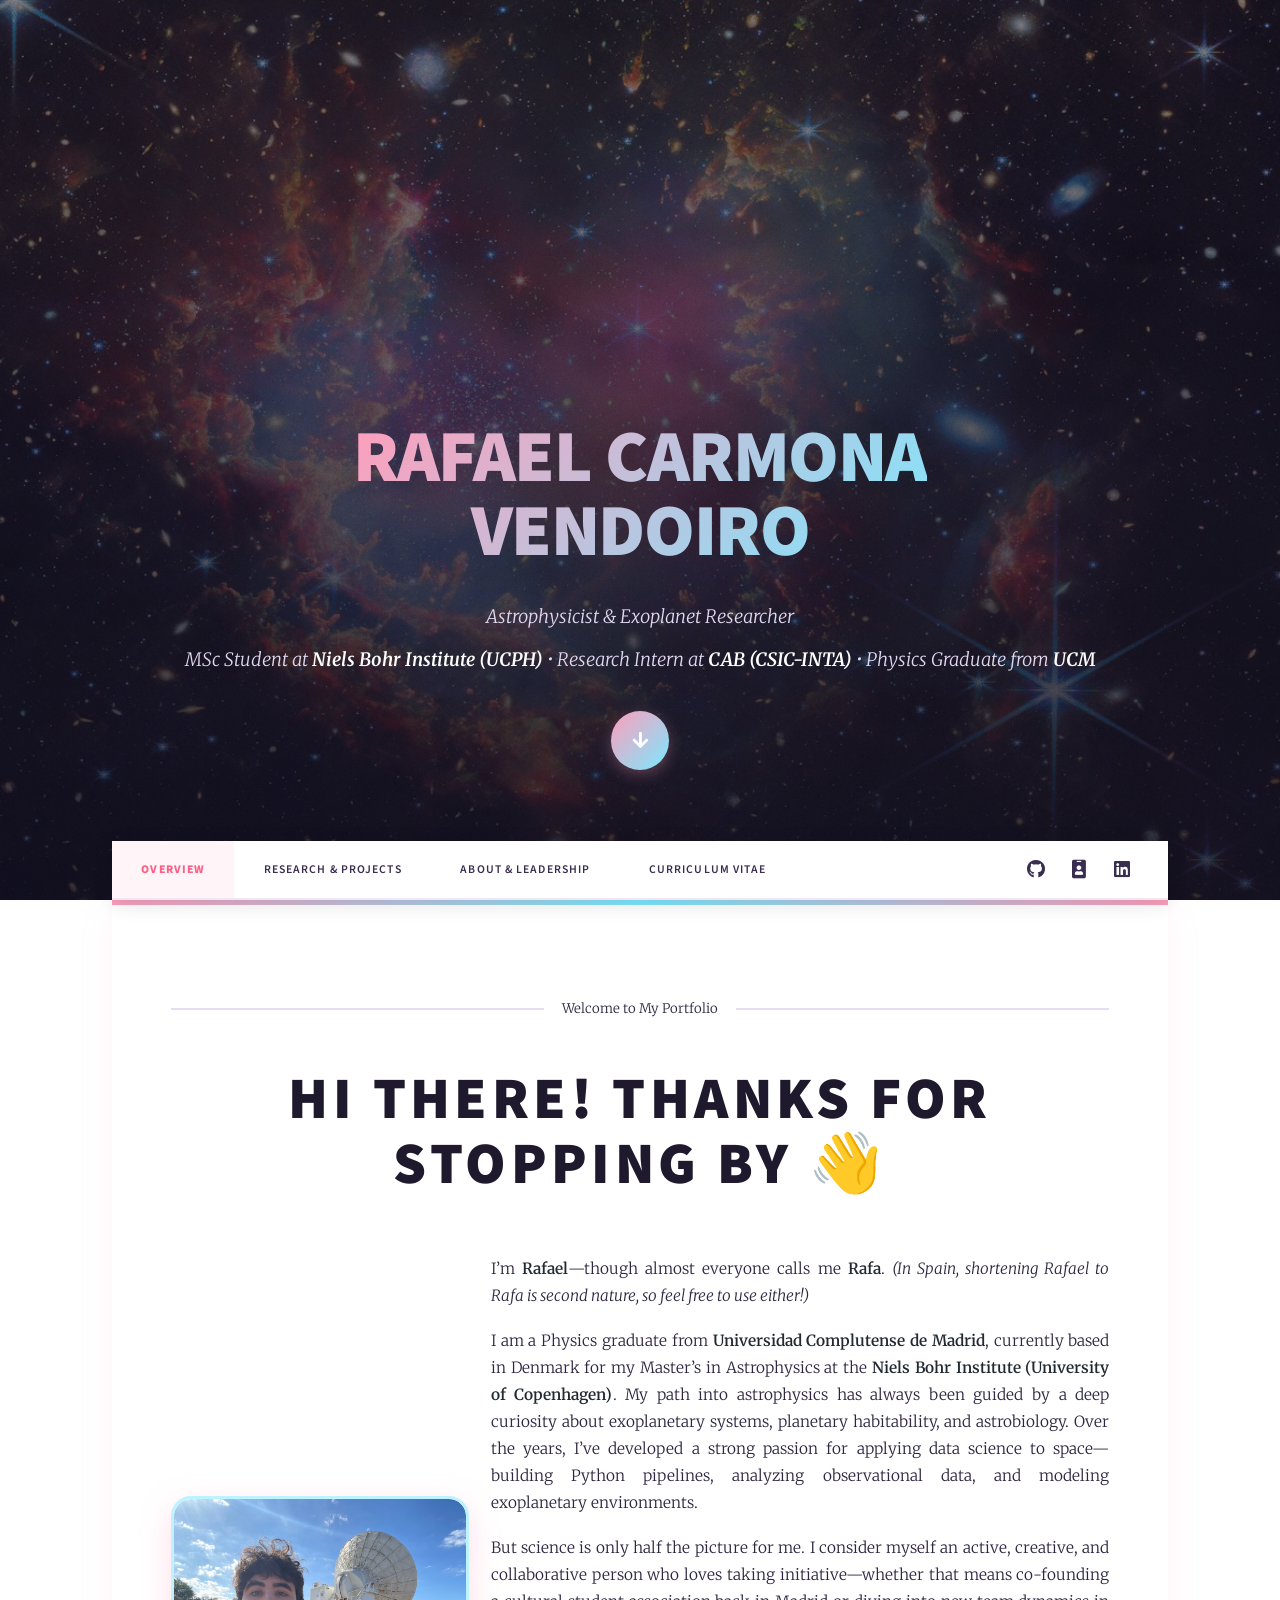
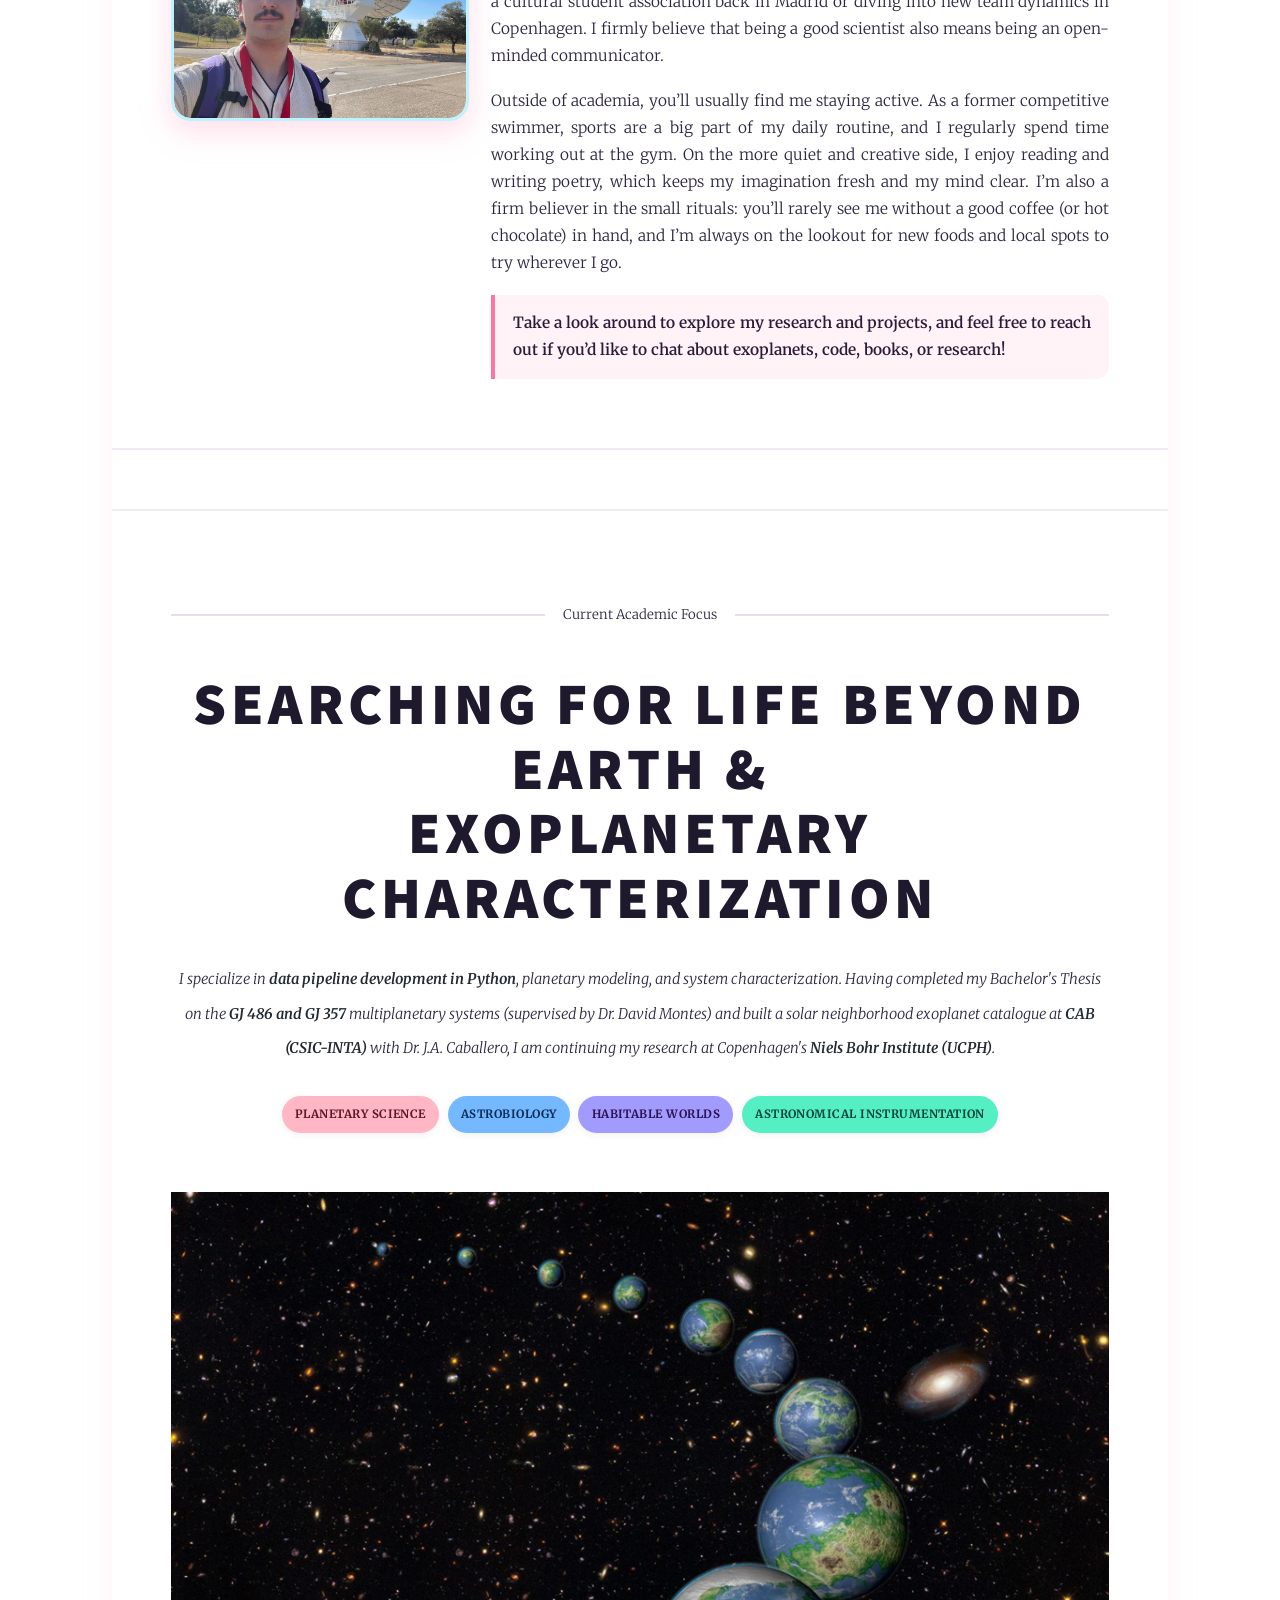
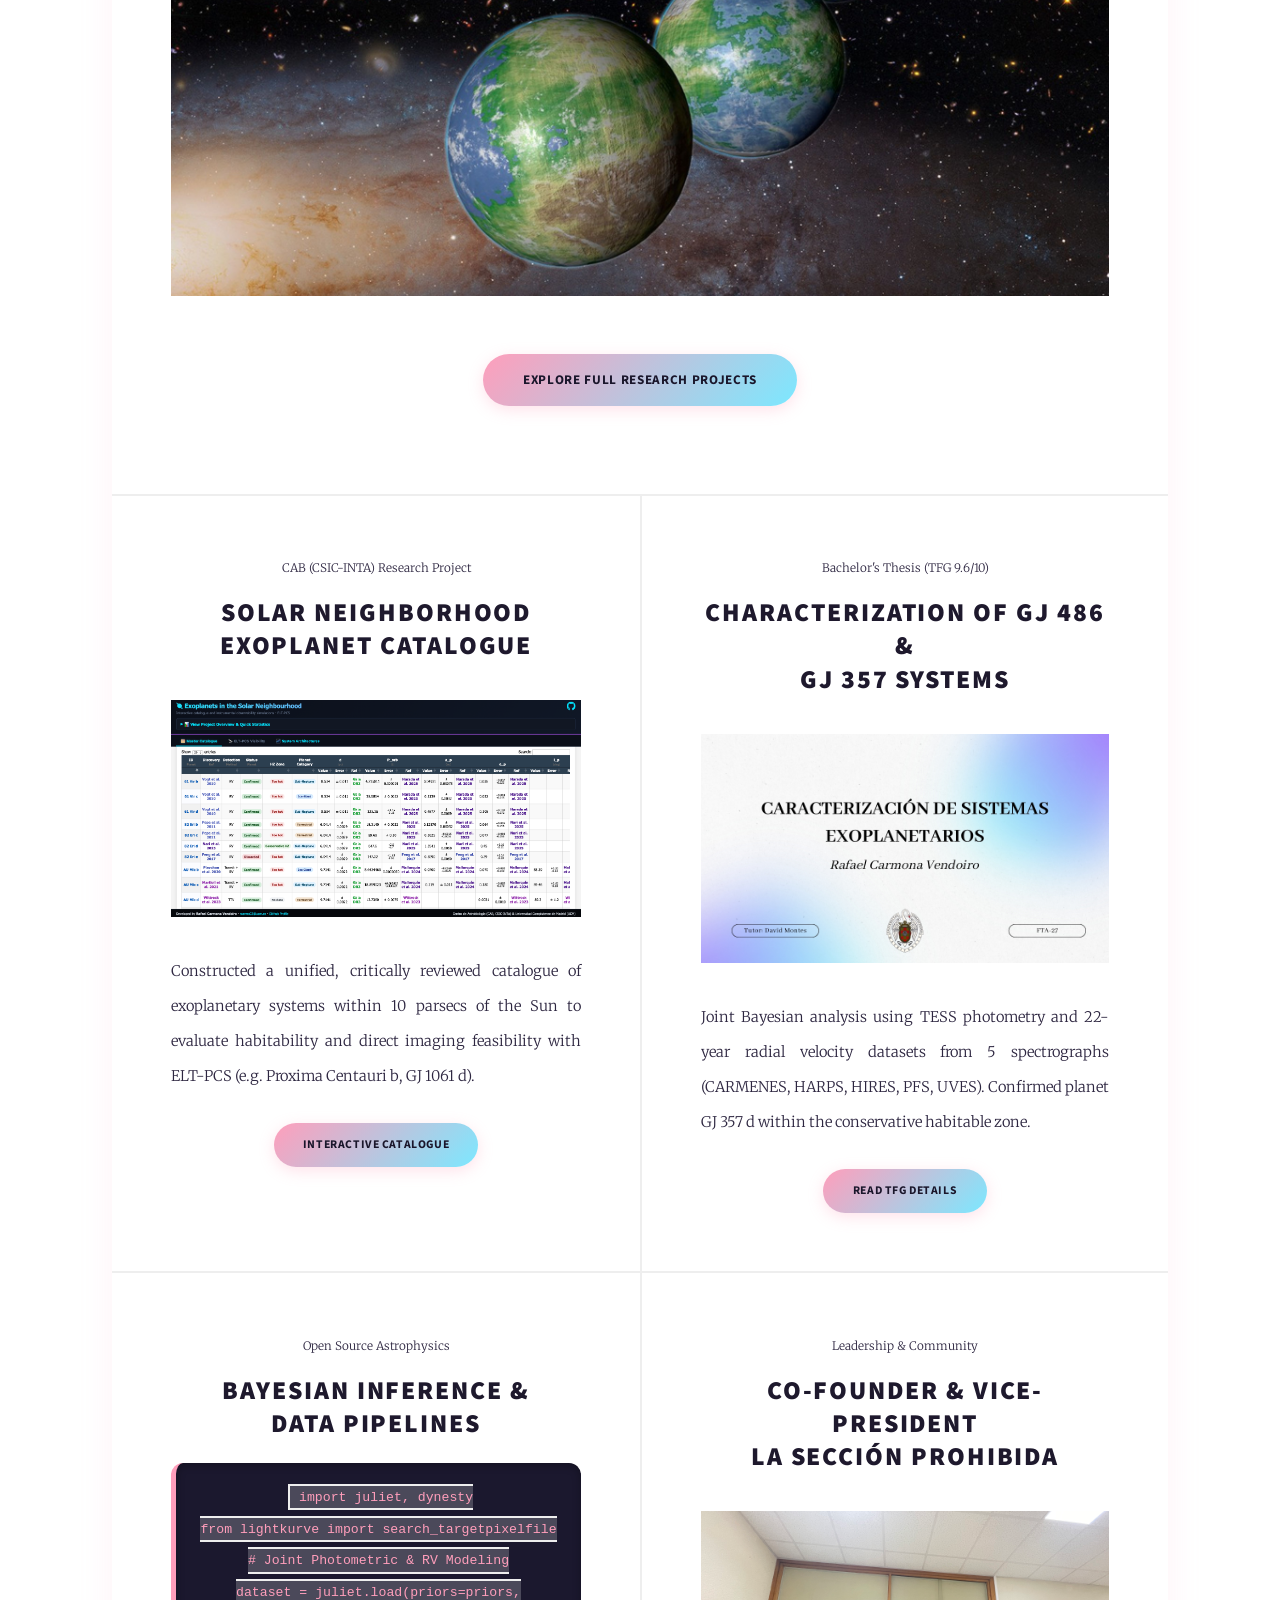
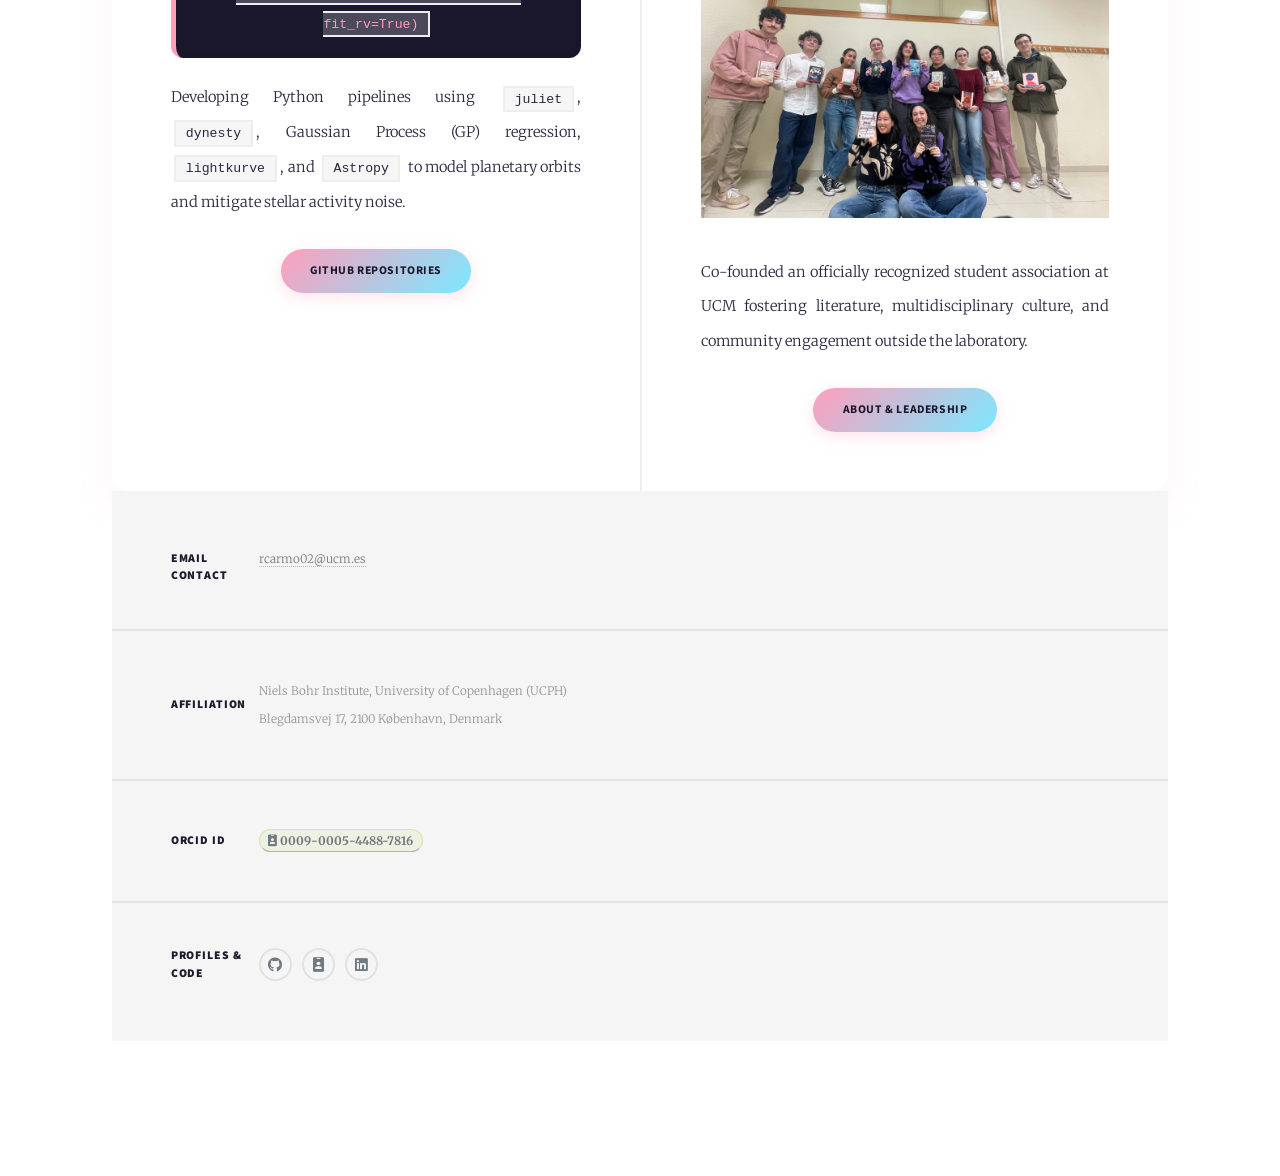
==== commit f4fb24f9: "Update bio interests" ====
--- a/index.html
+++ b/index.html
@@ -147,7 +147,7 @@
 							lookout for new foods and local spots to try wherever I go.</p>
 
 						<p class="bio-closing">Take a look around to explore my research and projects, and feel free to
-							reach out if you’d like to chat about exoplanets, code, poetry, or research!</p>
+							reach out if you’d like to chat about exoplanets, code, books, or research!</p>
 					</div>
 				</div>
 			</article>
